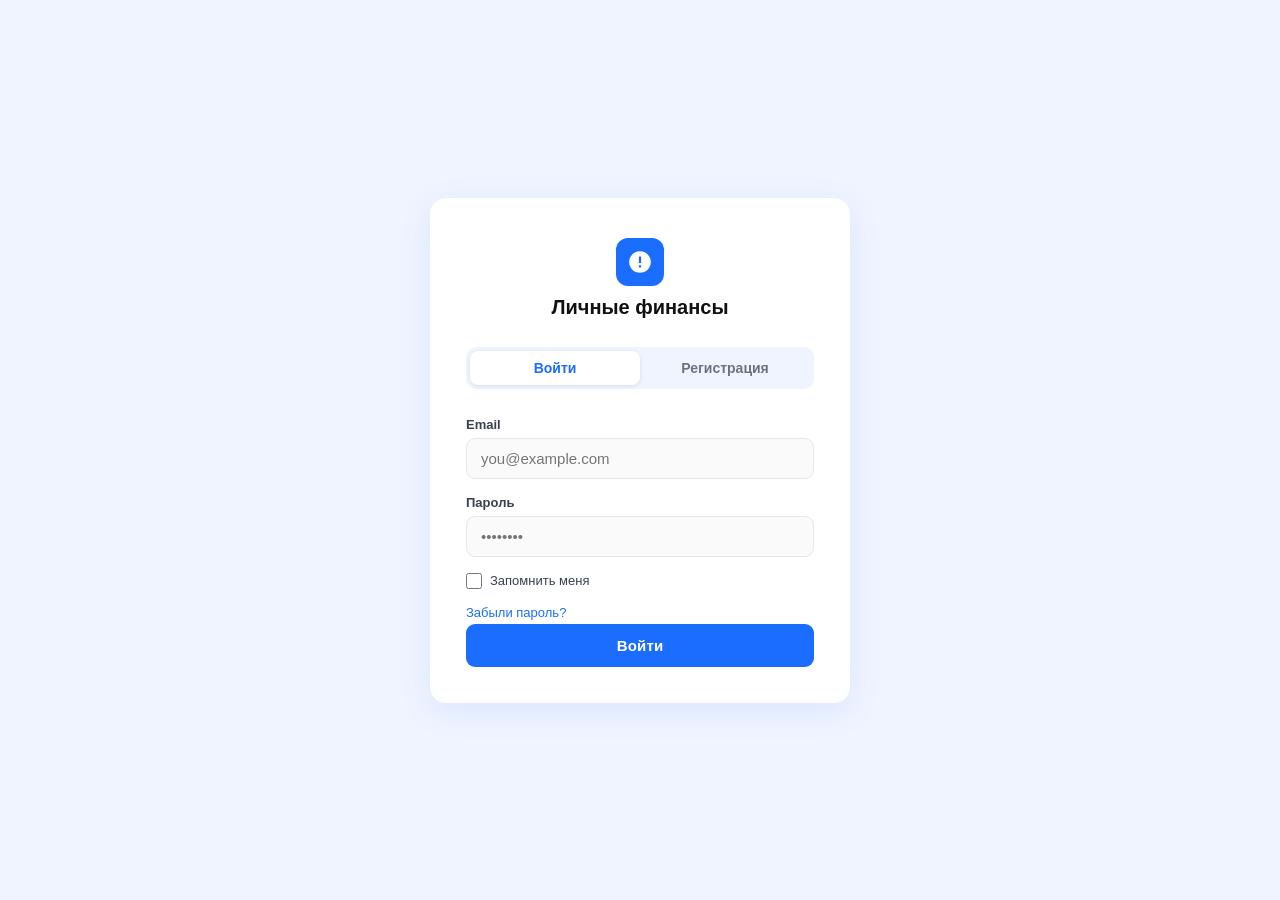
==== frontend/accounts.html @ fd8819eb "Initial commit: Finance app - FastAPI + SQLAlchemy + SQLite" ====
<!DOCTYPE html>
<html lang="ru">
<head>
    <meta charset="UTF-8">
    <meta name="viewport" content="width=device-width, initial-scale=1.0">
    <title>Личные финансы — Счета</title>
    <style>
        *, *::before, *::after { box-sizing: border-box; margin: 0; padding: 0; }

        :root {
            --blue:       #1a6dff;
            --blue-dark:  #1558d6;
            --blue-light: #eff4ff;
            --sidebar-w:  240px;
            --header-h:   64px;
            --text:       #111827;
            --text-muted: #6b7280;
            --border:     #e5e7eb;
            --bg:         #f5f7fb;
            --white:      #ffffff;
        }

        body {
            font-family: -apple-system, BlinkMacSystemFont, 'Segoe UI', Roboto, sans-serif;
            background: var(--bg);
            color: var(--text);
            min-height: 100vh;
        }

        /* ── Sidebar ─────────────────────────────────── */
        .sidebar {
            position: fixed;
            top: 0; left: 0;
            width: var(--sidebar-w);
            height: 100vh;
            background: var(--white);
            border-right: 1px solid var(--border);
            display: flex;
            flex-direction: column;
            z-index: 50;
        }

        .sidebar-logo {
            height: var(--header-h);
            display: flex;
            align-items: center;
            gap: 10px;
            padding: 0 20px;
            border-bottom: 1px solid var(--border);
            flex-shrink: 0;
        }

        .sidebar-logo-icon {
            width: 34px; height: 34px;
            background: var(--blue);
            border-radius: 9px;
            display: flex; align-items: center; justify-content: center;
            flex-shrink: 0;
        }

        .sidebar-logo-icon svg { width: 18px; height: 18px; fill: #fff; }

        .sidebar-logo span {
            font-size: 15px;
            font-weight: 700;
            color: var(--text);
            line-height: 1.2;
        }

        .sidebar-nav {
            flex: 1;
            padding: 12px 10px;
            overflow-y: auto;
        }

        .nav-item {
            display: flex;
            align-items: center;
            gap: 11px;
            padding: 10px 12px;
            border-radius: 9px;
            font-size: 14px;
            font-weight: 500;
            color: var(--text-muted);
            text-decoration: none;
            cursor: pointer;
            transition: background 0.15s, color 0.15s;
            border: none;
            background: none;
            width: 100%;
            text-align: left;
        }

        .nav-item:hover { background: var(--blue-light); color: var(--blue); }

        .nav-item.active {
            background: var(--blue-light);
            color: var(--blue);
            font-weight: 600;
        }

        .nav-item svg { width: 18px; height: 18px; flex-shrink: 0; }

        .nav-section {
            font-size: 11px;
            font-weight: 700;
            letter-spacing: 0.07em;
            color: #9ca3af;
            text-transform: uppercase;
            padding: 16px 12px 6px;
        }

        .sidebar-bottom {
            padding: 10px;
            border-top: 1px solid var(--border);
        }

        /* ── Header ──────────────────────────────────── */
        .header {
            position: fixed;
            top: 0;
            left: var(--sidebar-w);
            right: 0;
            height: var(--header-h);
            background: var(--white);
            border-bottom: 1px solid var(--border);
            display: flex;
            align-items: center;
            padding: 0 28px;
            gap: 14px;
            z-index: 40;
        }

        .header-title {
            font-size: 17px;
            font-weight: 700;
            color: var(--text);
        }

        .header-spacer { flex: 1; }

        .header-user {
            display: flex;
            align-items: center;
            gap: 10px;
        }

        .user-avatar {
            width: 34px; height: 34px;
            background: var(--blue-light);
            border-radius: 50%;
            display: flex; align-items: center; justify-content: center;
            font-size: 14px;
            font-weight: 700;
            color: var(--blue);
            flex-shrink: 0;
        }

        .user-name {
            font-size: 14px;
            font-weight: 600;
            color: var(--text);
            text-decoration: none;
        }
        .user-name:hover { color: var(--blue); }

        .btn-logout {
            padding: 7px 16px;
            border: 1.5px solid var(--border);
            border-radius: 8px;
            background: none;
            font-size: 13px;
            font-weight: 600;
            color: var(--text-muted);
            cursor: pointer;
            transition: border-color 0.2s, color 0.2s;
        }

        .btn-logout:hover { border-color: #ef4444; color: #ef4444; }

        /* ── Main content ─────────────────────────────── */
        .content {
            margin-left: var(--sidebar-w);
            padding-top: var(--header-h);
            min-height: 100vh;
        }

        .page {
            padding: 28px 28px 40px;
            max-width: 1100px;
        }

        .page-header {
            display: flex;
            align-items: center;
            justify-content: space-between;
            margin-bottom: 24px;
        }

        .page-header h1 {
            font-size: 22px;
            font-weight: 700;
            color: var(--text);
        }

        /* ── Buttons ──────────────────────────────────── */
        .btn-primary {
            display: inline-flex;
            align-items: center;
            gap: 7px;
            padding: 9px 18px;
            background: var(--blue);
            color: #fff;
            border: none;
            border-radius: 9px;
            font-size: 14px;
            font-weight: 600;
            cursor: pointer;
            transition: background 0.2s;
            font-family: inherit;
        }

        .btn-primary:hover { background: var(--blue-dark); }
        .btn-primary:disabled { opacity: 0.6; cursor: not-allowed; }
        .btn-primary svg { width: 16px; height: 16px; fill: #fff; }

        .btn-secondary {
            padding: 9px 18px;
            border: 1.5px solid var(--border);
            border-radius: 9px;
            background: none;
            font-size: 14px;
            font-weight: 600;
            color: var(--text-muted);
            cursor: pointer;
            transition: border-color 0.2s, color 0.2s;
            font-family: inherit;
        }

        .btn-secondary:hover { border-color: #9ca3af; color: var(--text); }

        .btn-danger {
            padding: 9px 18px;
            background: #dc2626;
            color: #fff;
            border: none;
            border-radius: 9px;
            font-size: 14px;
            font-weight: 600;
            cursor: pointer;
            transition: background 0.2s;
            font-family: inherit;
        }

        .btn-danger:hover { background: #b91c1c; }

        .btn-icon {
            width: 32px; height: 32px;
            border-radius: 7px;
            border: 1.5px solid var(--border);
            background: none;
            cursor: pointer;
            display: flex; align-items: center; justify-content: center;
            transition: background 0.15s, border-color 0.15s, color 0.15s;
        }

        .btn-icon svg { width: 15px; height: 15px; fill: currentColor; }

        .btn-icon-edit { color: var(--text-muted); }
        .btn-icon-edit:hover { background: var(--blue-light); border-color: var(--blue); color: var(--blue); }

        .btn-icon-del { color: var(--text-muted); }
        .btn-icon-del:hover { background: #fef2f2; border-color: #fca5a5; color: #dc2626; }

        .btn-icon-copy { color: var(--text-muted); }
        .btn-icon-copy:hover { background: #f0fdf4; border-color: #86efac; color: #16a34a; }

        /* ── Table ────────────────────────────────────── */
        .table-wrap {
            background: var(--white);
            border-radius: 14px;
            border: 1px solid var(--border);
            box-shadow: 0 1px 4px rgba(0,0,0,0.06);
            overflow: hidden;
        }

        table {
            width: 100%;
            border-collapse: collapse;
            font-size: 14px;
        }

        thead th {
            background: #f9fafb;
            padding: 12px 16px;
            text-align: left;
            font-size: 12px;
            font-weight: 700;
            text-transform: uppercase;
            letter-spacing: 0.05em;
            color: var(--text-muted);
            border-bottom: 1px solid var(--border);
            white-space: nowrap;
        }

        tbody tr {
            border-bottom: 1px solid var(--border);
            transition: background 0.12s;
        }

        tbody tr:last-child { border-bottom: none; }
        tbody tr:hover { background: #fafbff; }

        tbody td {
            padding: 13px 16px;
            color: var(--text);
            vertical-align: middle;
        }

        .td-name { font-weight: 600; }

        .td-balance {
            font-weight: 700;
            white-space: nowrap;
        }

        .td-date {
            color: var(--text-muted);
            font-size: 13px;
            white-space: nowrap;
        }

        .td-actions {
            white-space: nowrap;
        }

        .td-actions-inner {
            display: flex;
            gap: 6px;
            align-items: center;
        }

        /* ── States ───────────────────────────────────── */
        .state-empty, .state-error {
            padding: 60px 20px;
            text-align: center;
            color: var(--text-muted);
            font-size: 14px;
        }

        .state-error { color: #dc2626; }

        /* ── Skeleton ─────────────────────────────────── */
        .skeleton {
            background: linear-gradient(90deg, #f0f0f0 25%, #e0e0e0 50%, #f0f0f0 75%);
            background-size: 200% 100%;
            animation: shimmer 1.4s infinite;
            border-radius: 4px;
            display: inline-block;
        }

        @keyframes shimmer { to { background-position: -200% 0; } }

        .sk-row td { padding: 14px 16px; }
        .sk { display: block; height: 14px; border-radius: 4px; }

        /* ── Modal overlay ────────────────────────────── */
        .modal-overlay {
            position: fixed;
            inset: 0;
            background: rgba(0,0,0,0.35);
            display: flex;
            align-items: center;
            justify-content: center;
            z-index: 200;
            opacity: 0;
            pointer-events: none;
            transition: opacity 0.2s;
        }

        .modal-overlay.open {
            opacity: 1;
            pointer-events: all;
        }

        .modal {
            background: var(--white);
            border-radius: 16px;
            padding: 28px;
            width: 100%;
            max-width: 440px;
            box-shadow: 0 20px 60px rgba(0,0,0,0.18);
            transform: translateY(12px);
            transition: transform 0.2s;
        }

        .modal-overlay.open .modal { transform: translateY(0); }

        .modal-header {
            display: flex;
            align-items: center;
            justify-content: space-between;
            margin-bottom: 22px;
        }

        .modal-title {
            font-size: 17px;
            font-weight: 700;
            color: var(--text);
        }

        .modal-close {
            width: 30px; height: 30px;
            border: none;
            background: none;
            cursor: pointer;
            border-radius: 7px;
            display: flex; align-items: center; justify-content: center;
            color: var(--text-muted);
            transition: background 0.15s;
        }

        .modal-close:hover { background: #f3f4f6; }
        .modal-close svg { width: 16px; height: 16px; fill: currentColor; }

        .form-group {
            display: flex;
            flex-direction: column;
            gap: 6px;
            margin-bottom: 16px;
        }

        .form-group label {
            font-size: 13px;
            font-weight: 600;
            color: var(--text);
        }

        .form-group input,
        .form-group select {
            padding: 10px 13px;
            border: 1.5px solid var(--border);
            border-radius: 9px;
            font-size: 14px;
            color: var(--text);
            background: var(--white);
            outline: none;
            transition: border-color 0.2s;
            font-family: inherit;
        }

        .form-group input:focus,
        .form-group select:focus { border-color: var(--blue); }

        .form-group input.invalid,
        .form-group select.invalid { border-color: #dc2626; }

        .form-hint {
            font-size: 12px;
            color: var(--text-muted);
        }

        .form-error {
            font-size: 12px;
            color: #dc2626;
            min-height: 16px;
        }

        .modal-footer {
            display: flex;
            gap: 10px;
            justify-content: flex-end;
            margin-top: 22px;
        }

        /* ── Confirm dialog ───────────────────────────── */
        .confirm-overlay {
            position: fixed;
            inset: 0;
            background: rgba(0,0,0,0.35);
            display: flex;
            align-items: center;
            justify-content: center;
            z-index: 300;
            opacity: 0;
            pointer-events: none;
            transition: opacity 0.2s;
        }

        .confirm-overlay.open {
            opacity: 1;
            pointer-events: all;
        }

        .confirm-box {
            background: var(--white);
            border-radius: 16px;
            padding: 28px;
            width: 100%;
            max-width: 360px;
            box-shadow: 0 20px 60px rgba(0,0,0,0.18);
            transform: translateY(12px);
            transition: transform 0.2s;
        }

        .confirm-overlay.open .confirm-box { transform: translateY(0); }

        .confirm-box h3 {
            font-size: 16px;
            font-weight: 700;
            color: var(--text);
            margin-bottom: 10px;
        }

        .confirm-box p {
            font-size: 14px;
            color: var(--text-muted);
            margin-bottom: 22px;
            line-height: 1.5;
        }

        .confirm-footer {
            display: flex;
            gap: 10px;
            justify-content: flex-end;
        }

        /* ── IB modal ─────────────────────────────────── */
        .modal-wide { max-width: 720px; }
        .ib-table-wrap { overflow-x: auto; margin-top: 4px; }
        .ib-table { width: 100%; border-collapse: collapse; font-size: 13px; }
        .ib-table th { background: #f9fafb; padding: 8px 12px; text-align: left; font-size: 11px; font-weight: 700; text-transform: uppercase; letter-spacing: 0.05em; color: var(--text-muted); border-bottom: 1px solid var(--border); white-space: nowrap; }
        .ib-table td { padding: 7px 8px; border-bottom: 1px solid var(--border); }
        .ib-table tr:last-child td { border-bottom: none; }
        .ib-table input[type="number"] { width: 120px; padding: 6px 8px; border: 1.5px solid var(--border); border-radius: 7px; font-size: 13px; color: var(--text); background: var(--white); font-family: inherit; }
        .ib-table input[type="number"]:focus { outline: none; border-color: var(--blue); }
    </style>
</head>
<body>

<!-- ── Sidebar ──────────────────────────────────────── -->
<aside class="sidebar">
    <div class="sidebar-logo">
        <div class="sidebar-logo-icon">
            <svg viewBox="0 0 24 24"><path d="M11.8 10.9c-2.27-.59-3-1.2-3-2.15 0-1.09 1.01-1.85 2.7-1.85 1.78 0 2.44.85 2.5 2.1h2.21c-.07-1.72-1.12-3.3-3.21-3.81V3h-3v2.16c-1.94.42-3.5 1.68-3.5 3.61 0 2.31 1.91 3.46 4.7 4.13 2.5.6 3 1.48 3 2.41 0 .69-.49 1.79-2.7 1.79-2.06 0-2.87-.92-2.98-2.1h-2.2c.12 2.19 1.76 3.42 3.68 3.83V21h3v-2.15c1.95-.37 3.5-1.5 3.5-3.55 0-2.84-2.43-3.81-4.7-4.4z"/></svg>
        </div>
        <span>Личные финансы</span>
    </div>

    <nav class="sidebar-nav">
        <div class="nav-section">Меню</div>

        <a class="nav-item" href="dashboard.html">
            <svg viewBox="0 0 24 24" fill="currentColor"><path d="M10 20v-6h4v6h5v-8h3L12 3 2 12h3v8z"/></svg>
            Главная
        </a>
        <a class="nav-item" href="operations.html">
            <svg viewBox="0 0 24 24" fill="currentColor"><path d="M20 4H4c-1.1 0-2 .9-2 2v12c0 1.1.9 2 2 2h16c1.1 0 2-.9 2-2V6c0-1.1-.9-2-2-2zm0 14H4V6h16v12zM6 10h2v2H6zm0 4h8v2H6zm10 0h2v2h-2zm-6-4h8v2h-8z"/></svg>
            Операции
        </a>
        <a class="nav-item" href="funds.html">
            <svg viewBox="0 0 24 24" fill="currentColor"><path d="M11.8 10.9c-2.27-.59-3-1.2-3-2.15 0-1.09 1.01-1.85 2.7-1.85 1.78 0 2.44.85 2.5 2.1h2.21c-.07-1.72-1.12-3.3-3.21-3.81V3h-3v2.16c-1.94.42-3.5 1.68-3.5 3.61 0 2.31 1.91 3.46 4.7 4.13 2.5.6 3 1.48 3 2.41 0 .69-.49 1.79-2.7 1.79-2.06 0-2.87-.92-2.98-2.1h-2.2c.12 2.19 1.76 3.42 3.68 3.83V21h3v-2.15c1.95-.37 3.5-1.5 3.5-3.55 0-2.84-2.43-3.81-4.7-4.4z"/></svg>
            Фонды
        </a>
        <a class="nav-item active" href="accounts.html">
            <svg viewBox="0 0 24 24" fill="currentColor"><path d="M20 4H4c-1.11 0-2 .89-2 2v12c0 1.11.89 2 2 2h16c1.11 0 2-.89 2-2V6c0-1.11-.89-2-2-2zm0 14H4v-6h16v6zm0-10H4V6h16v2z"/></svg>
            Счета
        </a>

        <div class="nav-section">Прочее</div>

        <a class="nav-item" href="categories.html">
            <svg viewBox="0 0 24 24" fill="currentColor"><path d="M18 2H6c-1.1 0-2 .9-2 2v16c0 1.1.9 2 2 2h12c1.1 0 2-.9 2-2V4c0-1.1-.9-2-2-2zm-2 14H8v-2h8v2zm0-4H8v-2h8v2zm0-4H8V6h8v2z"/></svg>
            Справочники
        </a>
        <a class="nav-item" href="settings.html">
            <svg viewBox="0 0 24 24" fill="currentColor"><path d="M19.14 12.94c.04-.3.06-.61.06-.94 0-.32-.02-.64-.07-.94l2.03-1.58c.18-.14.23-.41.12-.61l-1.92-3.32c-.12-.22-.37-.29-.59-.22l-2.39.96c-.5-.38-1.03-.7-1.62-.94l-.36-2.54c-.04-.24-.24-.41-.48-.41h-3.84c-.24 0-.43.17-.47.41l-.36 2.54c-.59.24-1.13.57-1.62.94l-2.39-.96c-.22-.08-.47 0-.59.22L2.74 8.87c-.12.21-.08.47.12.61l2.03 1.58c-.05.3-.09.63-.09.94s.02.64.07.94l-2.03 1.58c-.18.14-.23.41-.12.61l1.92 3.32c.12.22.37.29.59.22l2.39-.96c.5.38 1.03.7 1.62.94l.36 2.54c.05.24.24.41.48.41h3.84c.24 0 .44-.17.47-.41l.36-2.54c.59-.24 1.13-.56 1.62-.94l2.39.96c.22.08.47 0 .59-.22l1.92-3.32c.12-.22.07-.47-.12-.61l-2.01-1.58zM12 15.6c-1.98 0-3.6-1.62-3.6-3.6s1.62-3.6 3.6-3.6 3.6 1.62 3.6 3.6-1.62 3.6-3.6 3.6z"/></svg>
            Настройки
        </a>
        <a class="nav-item" href="profile.html">
            <svg viewBox="0 0 24 24" fill="currentColor"><path d="M12 12c2.21 0 4-1.79 4-4s-1.79-4-4-4-4 1.79-4 4 1.79 4 4 4zm0 2c-2.67 0-8 1.34-8 4v2h16v-2c0-2.66-5.33-4-8-4z"/></svg>
            Профиль
        </a>
    </nav>

    <div class="sidebar-bottom">
        <button class="nav-item" id="logout-btn">
            <svg viewBox="0 0 24 24" fill="currentColor"><path d="M17 7l-1.41 1.41L18.17 11H8v2h10.17l-2.58 2.58L17 17l5-5-5-5zM4 5h8V3H4c-1.1 0-2 .9-2 2v14c0 1.1.9 2 2 2h8v-2H4V5z"/></svg>
            Выйти
        </button>
    </div>
</aside>

<!-- ── Header ────────────────────────────────────────── -->
<header class="header">
    <span class="header-title">Счета</span>
    <div class="header-spacer"></div>
    <div class="header-user">
        <div class="user-avatar" id="user-avatar">?</div>
        <a class="user-name" href="profile.html" id="user-name">Загрузка...</a>
    </div>
    <button class="btn-logout" id="header-logout-btn">Выйти</button>
</header>

<!-- ── Content ───────────────────────────────────────── -->
<main class="content">
    <div class="page">

        <div class="page-header">
            <h1>Счета</h1>
            <div style="display:flex;gap:10px;align-items:center">
                <button class="btn-secondary" id="btn-initial-balances">Начальные остатки</button>
                <button class="btn-primary" id="add-account-btn">
                    <svg viewBox="0 0 24 24"><path d="M19 13h-6v6h-2v-6H5v-2h6V5h2v6h6v2z"/></svg>
                    Добавить счёт
                </button>
            </div>
        </div>

        <div class="table-wrap">
            <table>
                <thead>
                    <tr>
                        <th>Название</th>
                        <th>Баланс</th>
                        <th>Дата создания</th>
                        <th></th>
                    </tr>
                </thead>
                <tbody id="accounts-tbody">
                    <tr class="sk-row"><td><span class="skeleton sk" style="width:120px"></span></td><td><span class="skeleton sk" style="width:80px"></span></td><td><span class="skeleton sk" style="width:100px"></span></td><td></td></tr>
                    <tr class="sk-row"><td><span class="skeleton sk" style="width:100px"></span></td><td><span class="skeleton sk" style="width:70px"></span></td><td><span class="skeleton sk" style="width:100px"></span></td><td></td></tr>
                    <tr class="sk-row"><td><span class="skeleton sk" style="width:130px"></span></td><td><span class="skeleton sk" style="width:90px"></span></td><td><span class="skeleton sk" style="width:100px"></span></td><td></td></tr>
                </tbody>
            </table>
        </div>

    </div>
</main>

<!-- ── Account modal ──────────────────────────────────── -->
<div class="modal-overlay" id="account-modal-overlay">
    <div class="modal" role="dialog" aria-modal="true" aria-labelledby="modal-title">
        <div class="modal-header">
            <span class="modal-title" id="modal-title">Добавить счёт</span>
            <button class="modal-close" id="modal-close-btn" aria-label="Закрыть">
                <svg viewBox="0 0 24 24"><path d="M19 6.41L17.59 5 12 10.59 6.41 5 5 6.41 10.59 12 5 17.59 6.41 19 12 13.41 17.59 19 19 17.59 13.41 12z"/></svg>
            </button>
        </div>

        <form id="account-form" novalidate>
            <div class="form-group">
                <label for="field-name">Название</label>
                <input type="text" id="field-name" placeholder="Например: Основная карта" maxlength="100" autocomplete="off">
                <span class="form-error" id="err-name"></span>
            </div>
            <span class="form-error" id="err-global"></span>
            <div class="modal-footer">
                <button type="button" class="btn-secondary" id="modal-cancel-btn">Отмена</button>
                <button type="submit" class="btn-primary" id="modal-submit-btn">Добавить</button>
            </div>
        </form>
    </div>
</div>

<!-- ── Confirm dialog ─────────────────────────────────── -->
<div class="confirm-overlay" id="confirm-overlay">
    <div class="confirm-box" role="dialog" aria-modal="true">
        <h3>Удалить счёт?</h3>
        <p id="confirm-text">Это действие нельзя отменить.</p>
        <div class="confirm-footer">
            <button class="btn-secondary" id="confirm-cancel-btn">Отмена</button>
            <button class="btn-danger" id="confirm-ok-btn">Удалить</button>
        </div>
    </div>
</div>

<!-- ── Initial balances modal ──────────────────────────── -->
<div class="modal-overlay" id="ib-modal-overlay">
    <div class="modal modal-wide" role="dialog" aria-modal="true">
        <div class="modal-header">
            <span class="modal-title">Начальные остатки</span>
            <button class="modal-close" id="ib-modal-close">
                <svg viewBox="0 0 24 24"><path d="M19 6.41L17.59 5 12 10.59 6.41 5 5 6.41 10.59 12 5 17.59 6.41 19 12 13.41 17.59 19 19 17.59 13.41 12z"/></svg>
            </button>
        </div>
        <div class="form-group">
            <label for="ib-date">Дата остатков</label>
            <input type="date" id="ib-date" style="max-width:180px">
        </div>
        <div class="ib-table-wrap">
            <table class="ib-table">
                <thead id="ib-thead"></thead>
                <tbody id="ib-tbody"></tbody>
            </table>
        </div>
        <div class="modal-footer">
            <button class="btn-secondary" id="ib-modal-cancel">Отмена</button>
            <button class="btn-primary" id="ib-modal-save">Сохранить</button>
        </div>
    </div>
</div>

<script>
const API = 'http://127.0.0.1:8000';

// ── Auth guard ──────────────────────────────────────
const token = localStorage.getItem('token') || sessionStorage.getItem('token');
if (!token) { window.location.href = 'index.html'; }

// ── Decode JWT ──────────────────────────────────────
function parseJwt(t) {
    try {
        const payload = t.split('.')[1];
        return JSON.parse(atob(payload.replace(/-/g, '+').replace(/_/g, '/')));
    } catch { return {}; }
}

const jwt = parseJwt(token);
const displayName = jwt.name || jwt.email || 'Пользователь';
document.getElementById('user-name').textContent = displayName;
document.getElementById('user-avatar').textContent = displayName.charAt(0).toUpperCase();

// ── Logout ──────────────────────────────────────────
function logout() {
    localStorage.removeItem('token');
    sessionStorage.removeItem('token');
    window.location.href = 'index.html';
}
document.getElementById('logout-btn').addEventListener('click', logout);
document.getElementById('header-logout-btn').addEventListener('click', logout);

// ── API helper ──────────────────────────────────────
async function apiFetch(path, options = {}) {
    const res = await fetch(API + path, {
        ...options,
        headers: {
            'Authorization': 'Bearer ' + token,
            'Content-Type': 'application/json',
            ...(options.headers || {}),
        },
    });
    if (res.status === 401) { logout(); }
    if (!res.ok) {
        const body = await res.json().catch(() => ({}));
        throw new Error(body.detail || 'HTTP ' + res.status);
    }
    if (res.status === 204) return null;
    return res.json();
}

// ── Formatters ──────────────────────────────────────
function fmt(amount, currency = 'RUB') {
    return new Intl.NumberFormat('ru-RU', {
        style: 'currency', currency,
        minimumFractionDigits: 2, maximumFractionDigits: 2,
    }).format(amount);
}

function fmtDate(iso) {
    if (!iso) return '—';
    return new Date(iso).toLocaleDateString('ru-RU', {
        day: '2-digit', month: '2-digit', year: 'numeric',
    });
}

function escHtml(str) {
    return String(str)
        .replace(/&/g, '&amp;')
        .replace(/</g, '&lt;')
        .replace(/>/g, '&gt;')
        .replace(/"/g, '&quot;');
}

// ── State ───────────────────────────────────────────
let editingId = null;

// ── Render table ────────────────────────────────────
function renderAccounts(accounts) {
    const tbody = document.getElementById('accounts-tbody');
    tbody.innerHTML = '';

    if (!accounts.length) {
        tbody.innerHTML = `<tr><td colspan="4" class="state-empty">Счетов пока нет. Добавьте первый счёт.</td></tr>`;
        return;
    }

    accounts.forEach(acc => {
        const tr = document.createElement('tr');
        tr.innerHTML = `
            <td class="td-name">${escHtml(acc.name)}</td>
            <td class="td-balance">${fmt(acc.balance ?? 0, acc.currency || 'RUB')}</td>
            <td class="td-date">${fmtDate(acc.created_at)}</td>
            <td class="td-actions">
                <div class="td-actions-inner">
                    <button class="btn-icon btn-icon-copy" title="Копировать" data-id="${acc.id}">
                        <svg viewBox="0 0 24 24" fill="currentColor"><path d="M16 1H4c-1.1 0-2 .9-2 2v14h2V3h12V1zm3 4H8c-1.1 0-2 .9-2 2v14c0 1.1.9 2 2 2h11c1.1 0 2-.9 2-2V7c0-1.1-.9-2-2-2zm0 16H8V7h11v14z"/></svg>
                    </button>
                    <button class="btn-icon btn-icon-edit" title="Редактировать" data-id="${acc.id}">
                        <svg viewBox="0 0 24 24"><path d="M3 17.25V21h3.75L17.81 9.94l-3.75-3.75L3 17.25zM20.71 7.04a1 1 0 0 0 0-1.41l-2.34-2.34a1 1 0 0 0-1.41 0l-1.83 1.83 3.75 3.75 1.83-1.83z"/></svg>
                    </button>
                    <button class="btn-icon btn-icon-del" title="Удалить" data-id="${acc.id}" data-name="${escHtml(acc.name)}">
                        <svg viewBox="0 0 24 24"><path d="M6 19c0 1.1.9 2 2 2h8c1.1 0 2-.9 2-2V7H6v12zM19 4h-3.5l-1-1h-5l-1 1H5v2h14V4z"/></svg>
                    </button>
                </div>
            </td>
        `;

        tr.querySelector('.btn-icon-copy').addEventListener('click', () => openCopyModal(acc));
        tr.querySelector('.btn-icon-edit').addEventListener('click', () => openEditModal(acc));
        tr.querySelector('.btn-icon-del').addEventListener('click', () => openConfirm(acc.id, acc.name));

        tbody.appendChild(tr);
    });
}

async function loadAccounts() {
    const tbody = document.getElementById('accounts-tbody');
    try {
        const accounts = await apiFetch('/accounts');
        renderAccounts(accounts);
    } catch (err) {
        tbody.innerHTML = `<tr><td colspan="4" class="state-error">Ошибка загрузки: ${escHtml(err.message)}</td></tr>`;
    }
}

// ── Modal ───────────────────────────────────────────
const overlay    = document.getElementById('account-modal-overlay');
const modalTitle = document.getElementById('modal-title');
const submitBtn  = document.getElementById('modal-submit-btn');
const fieldName  = document.getElementById('field-name');
const errName    = document.getElementById('err-name');
const errGlobal  = document.getElementById('err-global');

function clearErrors() {
    errName.textContent   = '';
    errGlobal.textContent = '';
    fieldName.classList.remove('invalid');
}

function openModal(title, submitLabel) {
    modalTitle.textContent = title;
    submitBtn.textContent  = submitLabel;
    submitBtn.disabled     = false;
    clearErrors();
    overlay.classList.add('open');
    fieldName.focus();
}

function closeModal() {
    overlay.classList.remove('open');
    editingId = null;
    document.getElementById('account-form').reset();
}

function openAddModal() {
    editingId = null;
    openModal('Добавить счёт', 'Добавить');
}

function openEditModal(acc) {
    editingId       = acc.id;
    fieldName.value = acc.name;
    openModal('Редактировать счёт', 'Сохранить');
}

function openCopyModal(acc) {
    editingId       = null;
    fieldName.value = 'Копия — ' + acc.name;
    openModal('Копировать счёт', 'Создать копию');
}

document.getElementById('add-account-btn').addEventListener('click', openAddModal);
document.getElementById('modal-close-btn').addEventListener('click', closeModal);
document.getElementById('modal-cancel-btn').addEventListener('click', closeModal);
overlay.addEventListener('click', e => { if (e.target === overlay) closeModal(); });

// ── Form submit ─────────────────────────────────────
document.getElementById('account-form').addEventListener('submit', async e => {
    e.preventDefault();
    clearErrors();

    const name = fieldName.value.trim();

    if (!name) {
        errName.textContent = 'Введите название счёта';
        fieldName.classList.add('invalid');
        return;
    }

    submitBtn.disabled    = true;
    submitBtn.textContent = 'Сохранение…';

    const body = { name };

    try {
        if (editingId !== null) {
            await apiFetch(`/accounts/${editingId}`, { method: 'PUT', body: JSON.stringify(body) });
        } else {
            await apiFetch('/accounts', { method: 'POST', body: JSON.stringify(body) });
        }
        closeModal();
        loadAccounts();
    } catch (err) {
        errGlobal.textContent = err.message || 'Произошла ошибка';
        submitBtn.disabled    = false;
        submitBtn.textContent = editingId !== null ? 'Сохранить' : 'Добавить';
    }
});

// ── Confirm delete ──────────────────────────────────
let pendingDeleteId = null;

const confirmOverlay = document.getElementById('confirm-overlay');
const confirmText    = document.getElementById('confirm-text');

function openConfirm(id, name) {
    pendingDeleteId = id;
    confirmText.textContent = `Счёт «${name}» будет удалён. Это действие нельзя отменить.`;
    confirmOverlay.classList.add('open');
}

function closeConfirm() {
    confirmOverlay.classList.remove('open');
    pendingDeleteId = null;
}

document.getElementById('confirm-cancel-btn').addEventListener('click', closeConfirm);
confirmOverlay.addEventListener('click', e => { if (e.target === confirmOverlay) closeConfirm(); });

document.getElementById('confirm-ok-btn').addEventListener('click', async () => {
    if (!pendingDeleteId) return;
    const id = pendingDeleteId;
    closeConfirm();
    try {
        await apiFetch(`/accounts/${id}`, { method: 'DELETE' });
        loadAccounts();
    } catch (err) {
        alert('Ошибка удаления: ' + err.message);
    }
});

// ── Keyboard ────────────────────────────────────────
document.addEventListener('keydown', e => {
    if (e.key === 'Escape') {
        if (confirmOverlay.classList.contains('open')) closeConfirm();
        else if (overlay.classList.contains('open')) closeModal();
        else if (document.getElementById('ib-modal-overlay').classList.contains('open')) closeIbModal();
    }
});

// ── Initial balances modal ───────────────────────────
let ibFunds = [];

const ibOverlay = document.getElementById('ib-modal-overlay');

function closeIbModal() { ibOverlay.classList.remove('open'); }

document.getElementById('ib-modal-close').addEventListener('click', closeIbModal);
document.getElementById('ib-modal-cancel').addEventListener('click', closeIbModal);
ibOverlay.addEventListener('click', e => { if (e.target === ibOverlay) closeIbModal(); });

document.getElementById('btn-initial-balances').addEventListener('click', async () => {
    // Set default date: Jan 1 of current year
    const year = new Date().getFullYear();
    document.getElementById('ib-date').value = `${year}-01-01`;

    // Load funds and existing initial balances in parallel
    const [funds, existing, accounts] = await Promise.all([
        apiFetch('/funds'),
        apiFetch('/transactions/initial-balances'),
        apiFetch('/accounts'),
    ]);
    ibFunds = funds;

    const thead = document.getElementById('ib-thead');
    const tbody = document.getElementById('ib-tbody');

    thead.innerHTML = '<tr><th>Фонд</th>' +
        accounts.map(a => `<th>${escHtml(a.name)}</th>`).join('') +
        '<th>Без счёта</th></tr>';

    tbody.innerHTML = '';
    funds.forEach(fund => {
        const tr = document.createElement('tr');
        let cells = `<td><strong>${escHtml(fund.name)}</strong></td>`;
        accounts.forEach(acc => {
            const ex = existing.find(t => t.fund_id === fund.id && t.account_id === acc.id);
            cells += `<td><input type="number" min="0" step="0.01" placeholder="0"
                data-fund="${fund.id}" data-account="${acc.id}" value="${ex ? ex.amount : ''}"></td>`;
        });
        const exNoAcc = existing.find(t => t.fund_id === fund.id && t.account_id === null);
        cells += `<td><input type="number" min="0" step="0.01" placeholder="0"
            data-fund="${fund.id}" data-account="" value="${exNoAcc ? exNoAcc.amount : ''}"></td>`;
        tr.innerHTML = cells;
        tbody.appendChild(tr);
    });

    ibOverlay.classList.add('open');
});

document.getElementById('ib-modal-save').addEventListener('click', async () => {
    const date = document.getElementById('ib-date').value;
    if (!date) { alert('Укажите дату остатков'); return; }

    const items = [];
    document.querySelectorAll('#ib-tbody input[type="number"]').forEach(inp => {
        const val = parseFloat(inp.value);
        if (!val || val <= 0) return;
        const fundId = parseInt(inp.dataset.fund);
        const accId = inp.dataset.account ? parseInt(inp.dataset.account) : null;
        items.push({ fund_id: fundId, account_id: accId, amount: val, date: date + 'T00:00:00' });
    });

    if (!items.length) { alert('Введите хотя бы одно значение'); return; }

    try {
        await apiFetch('/transactions/initial-balances', { method: 'POST', body: JSON.stringify({ items }) });
        closeIbModal();
    } catch (err) {
        alert('Ошибка: ' + err.message);
    }
});

// ── Init ─────────────────────────────────────────────
loadAccounts();
</script>
</body>
</html>
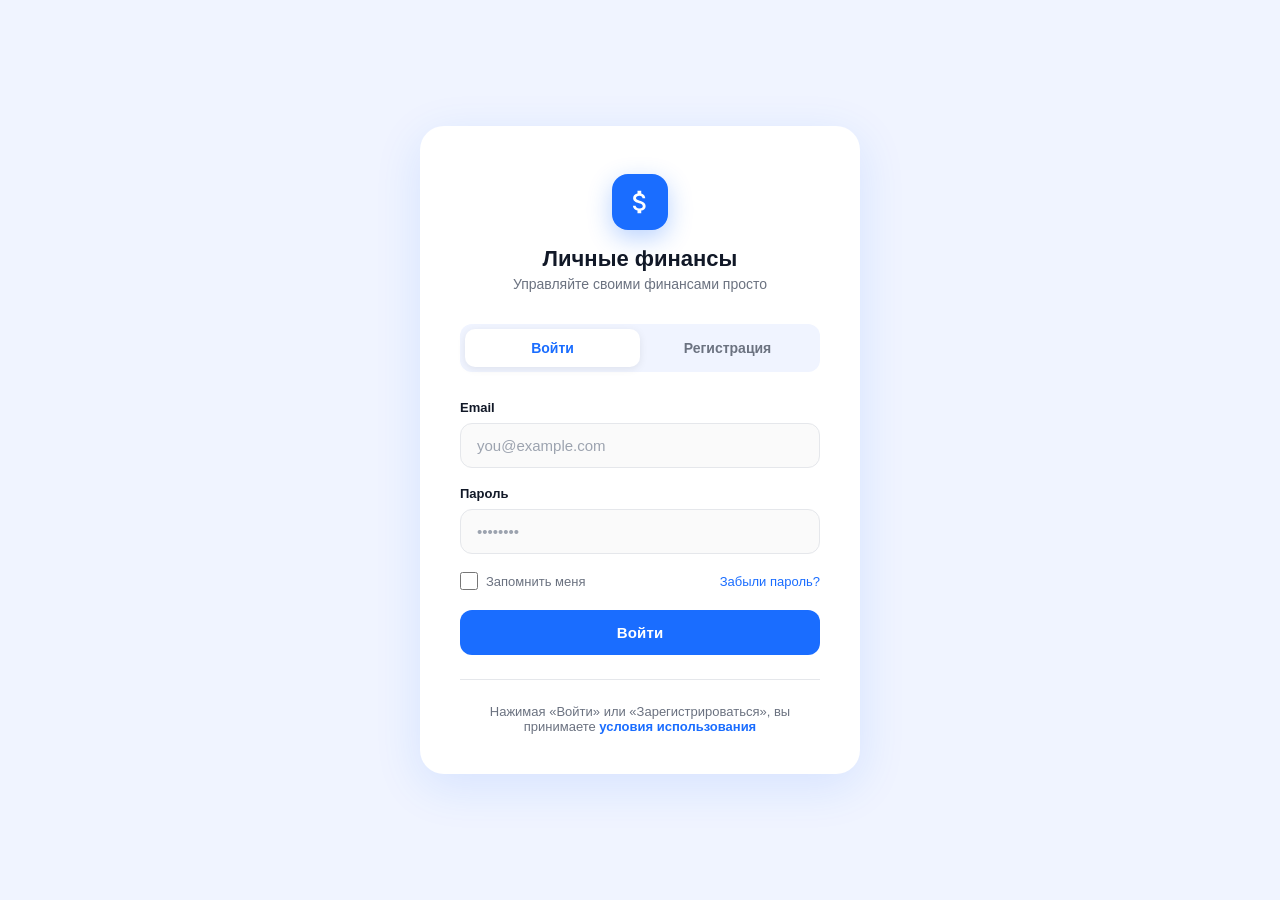
==== commit 492cac5a: "newMockapQwen: перенос всех последних изменений" ====
--- a/frontend/accounts.html
+++ b/frontend/accounts.html
@@ -5,283 +5,321 @@
     <meta name="viewport" content="width=device-width, initial-scale=1.0">
     <title>Личные финансы — Счета</title>
     <style>
-        *, *::before, *::after { box-sizing: border-box; margin: 0; padding: 0; }
+        *, *::before, *::after {
+            box-sizing: border-box;
+            margin: 0;
+            padding: 0;
+        }
 
         :root {
-            --blue:       #1a6dff;
-            --blue-dark:  #1558d6;
-            --blue-light: #eff4ff;
-            --sidebar-w:  240px;
-            --header-h:   64px;
-            --text:       #111827;
-            --text-muted: #6b7280;
-            --border:     #e5e7eb;
-            --bg:         #f5f7fb;
-            --white:      #ffffff;
+            --primary: #1a6dff;
+            --primary-dark: #1558d6;
+            --primary-light: #eff4ff;
+            --bg-body: #f5f7fb;
+            --bg-card-light: #ffffff;
+            --text-primary: #111827;
+            --text-secondary: #6b7280;
+            --text-muted: #9ca3af;
+            --border: #e5e7eb;
+            --success: #16a34a;
+            --danger: #dc2626;
+            
+            --sidebar-w: 80px;
+            --sidebar-w-expanded: 260px;
+            --header-h: 64px;
         }
 
         body {
-            font-family: -apple-system, BlinkMacSystemFont, 'Segoe UI', Roboto, sans-serif;
-            background: var(--bg);
-            color: var(--text);
+            font-family: -apple-system, BlinkMacSystemFont, 'Segoe UI', Roboto, 'Helvetica Neue', Arial, sans-serif;
+            background: var(--bg-body);
+            color: var(--text-primary);
             min-height: 100vh;
-        }
-
-        /* ── Sidebar ─────────────────────────────────── */
+            display: flex;
+        }
+
+        /* Sidebar */
         .sidebar {
             position: fixed;
             top: 0; left: 0;
             width: var(--sidebar-w);
             height: 100vh;
-            background: var(--white);
+            background: #ffffff;
             border-right: 1px solid var(--border);
             display: flex;
             flex-direction: column;
-            z-index: 50;
+            align-items: center;
+            padding: 16px 12px;
+            z-index: 100;
+            transition: width 0.3s ease, padding 0.3s ease;
+        }
+
+        .sidebar.expanded {
+            width: var(--sidebar-w-expanded);
+            padding: 16px 20px;
+            align-items: flex-start;
         }
 
         .sidebar-logo {
-            height: var(--header-h);
             display: flex;
             align-items: center;
             gap: 10px;
-            padding: 0 20px;
-            border-bottom: 1px solid var(--border);
+            margin-bottom: 32px;
+            width: 100%;
             flex-shrink: 0;
         }
-
         .sidebar-logo-icon {
-            width: 34px; height: 34px;
-            background: var(--blue);
-            border-radius: 9px;
-            display: flex; align-items: center; justify-content: center;
+            width: 40px;
+            height: 40px;
+            background: var(--primary);
+            border-radius: 12px;
+            display: flex;
+            align-items: center;
+            justify-content: center;
             flex-shrink: 0;
         }
-
-        .sidebar-logo-icon svg { width: 18px; height: 18px; fill: #fff; }
-
-        .sidebar-logo span {
+        .sidebar-logo-icon svg {
+            width: 24px;
+            height: 24px;
+            fill: none;
+            stroke: #fff;
+            stroke-width: 2;
+            stroke-linecap: round;
+            stroke-linejoin: round;
+        }
+        .sidebar-logo-text {
+            display: none;
             font-size: 15px;
             font-weight: 700;
-            color: var(--text);
-            line-height: 1.2;
-        }
+            color: var(--text-primary);
+            white-space: nowrap;
+        }
+        .sidebar.expanded .sidebar-logo-text { display: block; }
 
         .sidebar-nav {
             flex: 1;
-            padding: 12px 10px;
-            overflow-y: auto;
+            display: flex;
+            flex-direction: column;
+            gap: 8px;
+            width: 100%;
         }
 
         .nav-item {
-            display: flex;
-            align-items: center;
-            gap: 11px;
-            padding: 10px 12px;
-            border-radius: 9px;
+            width: 100%; height: 48px;
+            border: none; background: transparent;
+            border-radius: 12px;
+            display: flex; align-items: center; justify-content: center;
+            cursor: pointer;
+            transition: all 0.2s;
+            color: var(--text-secondary);
+            position: relative;
+            gap: 12px;
+            padding: 0 12px;
+        }
+
+        .nav-item:hover { background: var(--primary-light); color: var(--primary); }
+        .nav-item.active { background: var(--primary); color: #fff; }
+        .nav-item svg { width: 22px; height: 22px; }
+
+        .nav-item .nav-tooltip {
+            position: absolute;
+            left: calc(100% + 12px);
+            background: var(--text-primary);
+            color: #fff;
+            padding: 6px 12px;
+            border-radius: 8px;
+            font-size: 13px;
+            font-weight: 500;
+            white-space: nowrap;
+            opacity: 0;
+            pointer-events: none;
+        }
+
+        .nav-item:hover .nav-tooltip { opacity: 1; }
+
+        .sidebar-bottom {
+            display: flex;
+            flex-direction: column;
+            gap: 8px;
+            width: 100%;
+        }
+
+        /* Header */
+        .header {
+            height: var(--header-h);
+            background: #ffffff;
+            border-bottom: 1px solid var(--border);
+            display: flex;
+            align-items: center;
+            justify-content: space-between;
+            padding: 0 32px;
+            position: sticky;
+            top: 0;
+            z-index: 50;
+        }
+
+        .header-left {
+            display: flex;
+            align-items: center;
+            gap: 24px;
+        }
+
+        .header-title {
+            font-size: 20px;
+            font-weight: 700;
+            color: var(--text-primary);
+        }
+
+        .header-nav {
+            display: flex;
+            align-items: center;
+            gap: 8px;
+        }
+
+        .header-nav-item {
+            padding: 8px 16px;
+            border-radius: 8px;
             font-size: 14px;
             font-weight: 500;
-            color: var(--text-muted);
+            color: var(--text-secondary);
             text-decoration: none;
+            transition: all 0.2s;
+            background: transparent;
+            border: none;
             cursor: pointer;
-            transition: background 0.15s, color 0.15s;
-            border: none;
-            background: none;
-            width: 100%;
-            text-align: left;
-        }
-
-        .nav-item:hover { background: var(--blue-light); color: var(--blue); }
-
-        .nav-item.active {
-            background: var(--blue-light);
-            color: var(--blue);
-            font-weight: 600;
-        }
-
-        .nav-item svg { width: 18px; height: 18px; flex-shrink: 0; }
-
-        .nav-section {
-            font-size: 11px;
-            font-weight: 700;
-            letter-spacing: 0.07em;
-            color: #9ca3af;
-            text-transform: uppercase;
-            padding: 16px 12px 6px;
-        }
-
-        .sidebar-bottom {
-            padding: 10px;
-            border-top: 1px solid var(--border);
-        }
-
-        /* ── Header ──────────────────────────────────── */
-        .header {
-            position: fixed;
-            top: 0;
-            left: var(--sidebar-w);
-            right: 0;
-            height: var(--header-h);
-            background: var(--white);
-            border-bottom: 1px solid var(--border);
-            display: flex;
-            align-items: center;
-            padding: 0 28px;
-            gap: 14px;
-            z-index: 40;
-        }
-
-        .header-title {
-            font-size: 17px;
-            font-weight: 700;
-            color: var(--text);
-        }
-
-        .header-spacer { flex: 1; }
-
-        .header-user {
-            display: flex;
-            align-items: center;
-            gap: 10px;
-        }
+        }
+
+        .header-nav-item:hover { background: var(--primary-light); color: var(--primary); }
+        .header-nav-item.active { color: var(--primary); background: var(--primary-light); }
+
+        .header-right {
+            display: flex;
+            align-items: center;
+            gap: 16px;
+        }
+
+        .header-icon-btn {
+            width: 40px; height: 40px;
+            border: none; background: transparent;
+            border-radius: 10px;
+            display: flex; align-items: center; justify-content: center;
+            cursor: pointer;
+            color: var(--text-secondary);
+            transition: all 0.2s;
+        }
+
+        .header-icon-btn:hover { background: var(--primary-light); color: var(--primary); }
+        .header-icon-btn svg { width: 20px; height: 20px; }
+
+        .user-menu {
+            display: flex;
+            align-items: center;
+            gap: 12px;
+            padding: 8px 12px;
+            border-radius: 10px;
+            background: var(--bg-body);
+            cursor: pointer;
+            transition: background 0.2s;
+        }
+
+        .user-menu:hover { background: var(--primary-light); }
 
         .user-avatar {
-            width: 34px; height: 34px;
-            background: var(--blue-light);
+            width: 32px; height: 32px;
+            background: var(--primary);
             border-radius: 50%;
             display: flex; align-items: center; justify-content: center;
-            font-size: 14px;
-            font-weight: 700;
-            color: var(--blue);
-            flex-shrink: 0;
+            font-size: 14px; font-weight: 600; color: #fff;
         }
 
         .user-name {
             font-size: 14px;
             font-weight: 600;
-            color: var(--text);
-            text-decoration: none;
-        }
-        .user-name:hover { color: var(--blue); }
-
-        .btn-logout {
-            padding: 7px 16px;
-            border: 1.5px solid var(--border);
-            border-radius: 8px;
-            background: none;
-            font-size: 13px;
-            font-weight: 600;
-            color: var(--text-muted);
-            cursor: pointer;
-            transition: border-color 0.2s, color 0.2s;
-        }
-
-        .btn-logout:hover { border-color: #ef4444; color: #ef4444; }
-
-        /* ── Main content ─────────────────────────────── */
-        .content {
+            color: var(--text-primary);
+        }
+
+        /* Page */
+        .main-content {
             margin-left: var(--sidebar-w);
-            padding-top: var(--header-h);
-            min-height: 100vh;
+            flex: 1;
+            min-width: 0;
+        }
+
+        body.sidebar-expanded .main-content {
+            margin-left: var(--sidebar-w-expanded);
+            transition: margin-left 0.3s ease;
         }
 
         .page {
-            padding: 28px 28px 40px;
-            max-width: 1100px;
+            padding: 32px;
+            max-width: 1400px;
         }
 
         .page-header {
             display: flex;
             align-items: center;
             justify-content: space-between;
-            margin-bottom: 24px;
+            margin-bottom: 32px;
         }
 
         .page-header h1 {
-            font-size: 22px;
+            font-size: 24px;
             font-weight: 700;
-            color: var(--text);
-        }
-
-        /* ── Buttons ──────────────────────────────────── */
-        .btn-primary {
-            display: inline-flex;
-            align-items: center;
-            gap: 7px;
-            padding: 9px 18px;
-            background: var(--blue);
-            color: #fff;
-            border: none;
-            border-radius: 9px;
+            color: var(--text-primary);
+        }
+
+        .page-header-actions {
+            display: flex;
+            gap: 12px;
+        }
+
+        /* Buttons */
+        .btn {
+            padding: 12px 24px;
+            border-radius: 12px;
             font-size: 14px;
             font-weight: 600;
             cursor: pointer;
-            transition: background 0.2s;
-            font-family: inherit;
-        }
-
-        .btn-primary:hover { background: var(--blue-dark); }
-        .btn-primary:disabled { opacity: 0.6; cursor: not-allowed; }
-        .btn-primary svg { width: 16px; height: 16px; fill: #fff; }
+            transition: all 0.2s;
+            display: inline-flex;
+            align-items: center;
+            gap: 8px;
+            border: none;
+        }
+
+        .btn-primary {
+            background: var(--primary);
+            color: #fff;
+        }
+
+        .btn-primary:hover {
+            background: var(--primary-dark);
+            transform: translateY(-1px);
+            box-shadow: 0 4px 16px rgba(26, 109, 255, 0.3);
+        }
 
         .btn-secondary {
-            padding: 9px 18px;
+            background: #fff;
+            color: var(--text-secondary);
             border: 1.5px solid var(--border);
-            border-radius: 9px;
-            background: none;
-            font-size: 14px;
-            font-weight: 600;
-            color: var(--text-muted);
-            cursor: pointer;
-            transition: border-color 0.2s, color 0.2s;
-            font-family: inherit;
-        }
-
-        .btn-secondary:hover { border-color: #9ca3af; color: var(--text); }
-
-        .btn-danger {
-            padding: 9px 18px;
-            background: #dc2626;
-            color: #fff;
-            border: none;
-            border-radius: 9px;
-            font-size: 14px;
-            font-weight: 600;
-            cursor: pointer;
-            transition: background 0.2s;
-            font-family: inherit;
-        }
-
-        .btn-danger:hover { background: #b91c1c; }
-
-        .btn-icon {
-            width: 32px; height: 32px;
-            border-radius: 7px;
-            border: 1.5px solid var(--border);
-            background: none;
-            cursor: pointer;
-            display: flex; align-items: center; justify-content: center;
-            transition: background 0.15s, border-color 0.15s, color 0.15s;
-        }
-
-        .btn-icon svg { width: 15px; height: 15px; fill: currentColor; }
-
-        .btn-icon-edit { color: var(--text-muted); }
-        .btn-icon-edit:hover { background: var(--blue-light); border-color: var(--blue); color: var(--blue); }
-
-        .btn-icon-del { color: var(--text-muted); }
-        .btn-icon-del:hover { background: #fef2f2; border-color: #fca5a5; color: #dc2626; }
-
-        .btn-icon-copy { color: var(--text-muted); }
-        .btn-icon-copy:hover { background: #f0fdf4; border-color: #86efac; color: #16a34a; }
-
-        /* ── Table ────────────────────────────────────── */
-        .table-wrap {
-            background: var(--white);
-            border-radius: 14px;
+        }
+
+        .btn-secondary:hover {
+            border-color: var(--primary);
+            color: var(--primary);
+        }
+
+        .btn svg { width: 18px; height: 18px; }
+
+        /* Table */
+        .table-container {
+            background: var(--bg-card-light);
+            border-radius: 20px;
             border: 1px solid var(--border);
-            box-shadow: 0 1px 4px rgba(0,0,0,0.06);
             overflow: hidden;
+        }
+
+        .table-wrapper {
+            overflow-x: auto;
         }
 
         table {
@@ -291,412 +329,643 @@
         }
 
         thead th {
-            background: #f9fafb;
+            padding: 16px 20px;
+            text-align: left;
+            font-size: 12px;
+            font-weight: 700;
+            text-transform: uppercase;
+            letter-spacing: 0.05em;
+            color: var(--text-secondary);
+            background: #fafafa;
+            border-bottom: 1px solid var(--border);
+            white-space: nowrap;
+        }
+
+        tbody tr {
+            border-bottom: 1px solid var(--border);
+            transition: background 0.2s;
+        }
+
+        tbody tr:last-child { border-bottom: none; }
+        tbody tr:hover { background: var(--primary-light); }
+
+        tbody td {
+            padding: 18px 20px;
+            color: var(--text-primary);
+            vertical-align: middle;
+        }
+
+        .td-name {
+            font-weight: 600;
+            display: flex;
+            align-items: center;
+            gap: 12px;
+        }
+
+        .td-name-icon {
+            width: 40px; height: 40px;
+            background: var(--primary-light);
+            border-radius: 10px;
+            display: flex;
+            align-items: center;
+            justify-content: center;
+        }
+
+        .td-name-icon svg {
+            width: 20px; height: 20px;
+            color: var(--primary);
+        }
+
+        .td-balance {
+            font-weight: 700;
+            font-size: 16px;
+            white-space: nowrap;
+        }
+
+        .td-date {
+            color: var(--text-secondary);
+            font-size: 13px;
+            white-space: nowrap;
+        }
+
+        .td-actions {
+            text-align: right;
+            white-space: nowrap;
+        }
+
+        .td-actions-inner {
+            display: flex;
+            gap: 6px;
+            justify-content: flex-end;
+        }
+
+        .action-btn {
+            width: 34px; height: 34px;
+            border: none;
+            background: var(--bg-body);
+            border-radius: 8px;
+            display: flex;
+            align-items: center;
+            justify-content: center;
+            cursor: pointer;
+            color: var(--text-secondary);
+            transition: all 0.2s;
+        }
+
+        .action-btn:hover {
+            background: var(--primary-light);
+            color: var(--primary);
+        }
+
+        .action-btn.delete:hover {
+            background: #fef2f2;
+            color: var(--danger);
+        }
+
+        .action-btn svg { width: 16px; height: 16px; }
+
+        /* Empty State */
+        .empty-state {
+            padding: 80px 20px;
+            text-align: center;
+            color: var(--text-secondary);
+        }
+
+        .empty-state svg {
+            width: 64px; height: 64px;
+            margin-bottom: 16px;
+            opacity: 0.5;
+        }
+
+        .empty-state h3 {
+            font-size: 18px;
+            font-weight: 600;
+            color: var(--text-primary);
+            margin-bottom: 8px;
+        }
+
+        /* Skeleton */
+        .skeleton {
+            background: linear-gradient(90deg, #f0f0f0 25%, #e0e0e0 50%, #f0f0f0 75%);
+            background-size: 200% 100%;
+            animation: shimmer 1.4s infinite;
+            border-radius: 6px;
+        }
+
+        @keyframes shimmer {
+            to { background-position: -200% 0; }
+        }
+
+        .sk-row td { padding: 18px 20px; }
+        .sk { display: block; height: 14px; }
+
+        /* Modal */
+        .modal-overlay {
+            position: fixed;
+            inset: 0;
+            background: rgba(0, 0, 0, 0.4);
+            display: flex;
+            align-items: center;
+            justify-content: center;
+            z-index: 1000;
+            opacity: 0;
+            pointer-events: none;
+            transition: opacity 0.2s;
+        }
+
+        .modal-overlay.open {
+            opacity: 1;
+            pointer-events: all;
+        }
+
+        .modal {
+            background: #fff;
+            border-radius: 20px;
+            width: 100%;
+            max-width: 440px;
+            box-shadow: 0 20px 60px rgba(0, 0, 0, 0.2);
+        }
+
+        .modal-header {
+            display: flex;
+            align-items: center;
+            justify-content: space-between;
+            padding: 24px;
+            border-bottom: 1px solid var(--border);
+        }
+
+        .modal-title {
+            font-size: 18px;
+            font-weight: 700;
+            color: var(--text-primary);
+        }
+
+        .modal-close {
+            width: 36px; height: 36px;
+            border: none; background: transparent;
+            border-radius: 10px;
+            display: flex; align-items: center; justify-content: center;
+            cursor: pointer;
+            color: var(--text-secondary);
+            transition: all 0.2s;
+        }
+
+        .modal-close:hover { background: var(--bg-body); color: var(--text-primary); }
+        .modal-close svg { width: 18px; height: 18px; }
+
+        .modal-body { padding: 24px; }
+
+        .form-group {
+            display: flex;
+            flex-direction: column;
+            gap: 8px;
+            margin-bottom: 20px;
+        }
+
+        .form-group label {
+            font-size: 13px;
+            font-weight: 600;
+            color: var(--text-secondary);
+            text-transform: uppercase;
+            letter-spacing: 0.05em;
+        }
+
+        .form-group input {
+            padding: 12px 16px;
+            border: 1.5px solid var(--border);
+            border-radius: 12px;
+            font-size: 14px;
+            color: var(--text-primary);
+            background: #fafafa;
+            outline: none;
+            transition: all 0.2s;
+            font-family: inherit;
+        }
+
+        .form-group input:focus {
+            border-color: var(--primary);
+            background: #fff;
+            box-shadow: 0 0 0 3px var(--primary-light);
+        }
+
+        .form-hint {
+            font-size: 12px;
+            color: var(--text-muted);
+        }
+
+        .form-error {
+            font-size: 12px;
+            color: var(--danger);
+            min-height: 16px;
+        }
+
+        .modal-footer {
+            display: flex;
+            gap: 12px;
+            justify-content: flex-end;
+            padding: 20px 24px;
+            border-top: 1px solid var(--border);
+        }
+
+        /* Confirm Modal */
+        .confirm-overlay {
+            position: fixed;
+            inset: 0;
+            background: rgba(0, 0, 0, 0.4);
+            display: flex;
+            align-items: center;
+            justify-content: center;
+            z-index: 1100;
+            opacity: 0;
+            pointer-events: none;
+            transition: opacity 0.2s;
+        }
+
+        .confirm-overlay.open {
+            opacity: 1;
+            pointer-events: all;
+        }
+
+        .confirm-box {
+            background: #fff;
+            border-radius: 20px;
+            width: 100%;
+            max-width: 380px;
+            padding: 32px;
+            text-align: center;
+        }
+
+        .confirm-box h3 {
+            font-size: 18px;
+            font-weight: 700;
+            color: var(--text-primary);
+            margin-bottom: 12px;
+        }
+
+        .confirm-box p {
+            font-size: 14px;
+            color: var(--text-secondary);
+            margin-bottom: 24px;
+            line-height: 1.5;
+        }
+
+        .confirm-footer {
+            display: flex;
+            gap: 12px;
+            justify-content: center;
+        }
+
+        .btn-danger {
+            background: var(--danger);
+            color: #fff;
+        }
+
+        .btn-danger:hover { background: #b91c1c; }
+
+        /* Initial Balances Modal */
+        .modal-wide { max-width: 720px; }
+
+        .ib-table {
+            width: 100%;
+            border-collapse: collapse;
+            font-size: 14px;
+            margin-top: 16px;
+        }
+
+        .ib-table th {
+            background: #fafafa;
             padding: 12px 16px;
             text-align: left;
             font-size: 12px;
             font-weight: 700;
             text-transform: uppercase;
             letter-spacing: 0.05em;
-            color: var(--text-muted);
+            color: var(--text-secondary);
             border-bottom: 1px solid var(--border);
+        }
+
+        .ib-table td {
+            padding: 14px 16px;
+            border-bottom: 1px solid var(--border);
+        }
+
+        .ib-table input[type="number"] {
+            width: 140px;
+            padding: 8px 12px;
+            border: 1.5px solid var(--border);
+            border-radius: 8px;
+            font-size: 14px;
+            color: var(--text-primary);
+            background: #fff;
+            font-family: inherit;
+        }
+
+        .ib-table input[type="number"]:focus {
+            outline: none;
+            border-color: var(--primary);
+        }
+
+        /* Responsive */
+        @media (max-width: 768px) {
+            .sidebar {
+                width: 100%;
+                height: auto;
+                bottom: 0; top: auto;
+                flex-direction: row;
+                padding: 12px;
+                border-right: none;
+                border-top: 1px solid var(--border);
+            }
+
+            .main-content { margin-left: 0; margin-bottom: 70px; }
+
+            .header { padding: 0 16px; }
+            .header-nav { display: none; }
+            .page { padding: 16px; }
+            .page-header { flex-direction: column; gap: 12px; align-items: flex-start; }
+            .table-wrapper { overflow-x: scroll; }
+        }
+    
+        .sidebar-toggle {
+            width: 100%;
+            height: 32px;
+            border: none;
+            background: transparent;
+            border-radius: 8px;
+            display: flex;
+            align-items: center;
+            justify-content: center;
+            cursor: pointer;
+            color: var(--text-secondary);
+            transition: all 0.2s;
+            margin-bottom: 16px;
+            padding: 0;
+        }
+        .sidebar-toggle:hover {
+            background: var(--primary-light);
+            color: var(--primary);
+        }
+        .sidebar-toggle svg {
+            width: 20px;
+            height: 20px;
+            transition: transform 0.3s;
+        }
+        .sidebar:not(.expanded) .sidebar-toggle svg {
+            transform: rotate(180deg);
+        }
+        .nav-item-text {
+            display: none;
+            font-size: 14px;
+            font-weight: 500;
             white-space: nowrap;
         }
-
-        tbody tr {
-            border-bottom: 1px solid var(--border);
-            transition: background 0.12s;
-        }
-
-        tbody tr:last-child { border-bottom: none; }
-        tbody tr:hover { background: #fafbff; }
-
-        tbody td {
-            padding: 13px 16px;
-            color: var(--text);
-            vertical-align: middle;
-        }
-
-        .td-name { font-weight: 600; }
-
-        .td-balance {
-            font-weight: 700;
-            white-space: nowrap;
-        }
-
-        .td-date {
-            color: var(--text-muted);
-            font-size: 13px;
-            white-space: nowrap;
-        }
-
-        .td-actions {
-            white-space: nowrap;
-        }
-
-        .td-actions-inner {
-            display: flex;
-            gap: 6px;
-            align-items: center;
-        }
-
-        /* ── States ───────────────────────────────────── */
-        .state-empty, .state-error {
-            padding: 60px 20px;
-            text-align: center;
-            color: var(--text-muted);
-            font-size: 14px;
-        }
-
-        .state-error { color: #dc2626; }
-
-        /* ── Skeleton ─────────────────────────────────── */
-        .skeleton {
-            background: linear-gradient(90deg, #f0f0f0 25%, #e0e0e0 50%, #f0f0f0 75%);
-            background-size: 200% 100%;
-            animation: shimmer 1.4s infinite;
-            border-radius: 4px;
-            display: inline-block;
-        }
-
-        @keyframes shimmer { to { background-position: -200% 0; } }
-
-        .sk-row td { padding: 14px 16px; }
-        .sk { display: block; height: 14px; border-radius: 4px; }
-
-        /* ── Modal overlay ────────────────────────────── */
-        .modal-overlay {
-            position: fixed;
-            inset: 0;
-            background: rgba(0,0,0,0.35);
-            display: flex;
-            align-items: center;
+        .sidebar.expanded .nav-item-text {
+            display: block;
+        }
+        .sidebar:not(.expanded) .nav-item {
             justify-content: center;
-            z-index: 200;
-            opacity: 0;
-            pointer-events: none;
-            transition: opacity 0.2s;
-        }
-
-        .modal-overlay.open {
+        }
+        .sidebar.expanded .nav-item {
+            justify-content: flex-start;
+        }
+        .sidebar.expanded .nav-item .nav-tooltip {
+            display: none;
+        }
+        .sidebar:not(.expanded) .nav-item:hover .nav-tooltip {
             opacity: 1;
-            pointer-events: all;
-        }
-
-        .modal {
-            background: var(--white);
-            border-radius: 16px;
-            padding: 28px;
-            width: 100%;
-            max-width: 440px;
-            box-shadow: 0 20px 60px rgba(0,0,0,0.18);
-            transform: translateY(12px);
-            transition: transform 0.2s;
-        }
-
-        .modal-overlay.open .modal { transform: translateY(0); }
-
-        .modal-header {
-            display: flex;
-            align-items: center;
-            justify-content: space-between;
-            margin-bottom: 22px;
-        }
-
-        .modal-title {
-            font-size: 17px;
-            font-weight: 700;
-            color: var(--text);
-        }
-
-        .modal-close {
-            width: 30px; height: 30px;
-            border: none;
-            background: none;
-            cursor: pointer;
-            border-radius: 7px;
-            display: flex; align-items: center; justify-content: center;
-            color: var(--text-muted);
-            transition: background 0.15s;
-        }
-
-        .modal-close:hover { background: #f3f4f6; }
-        .modal-close svg { width: 16px; height: 16px; fill: currentColor; }
-
-        .form-group {
-            display: flex;
-            flex-direction: column;
-            gap: 6px;
-            margin-bottom: 16px;
-        }
-
-        .form-group label {
-            font-size: 13px;
-            font-weight: 600;
-            color: var(--text);
-        }
-
-        .form-group input,
-        .form-group select {
-            padding: 10px 13px;
-            border: 1.5px solid var(--border);
-            border-radius: 9px;
-            font-size: 14px;
-            color: var(--text);
-            background: var(--white);
-            outline: none;
-            transition: border-color 0.2s;
-            font-family: inherit;
-        }
-
-        .form-group input:focus,
-        .form-group select:focus { border-color: var(--blue); }
-
-        .form-group input.invalid,
-        .form-group select.invalid { border-color: #dc2626; }
-
-        .form-hint {
-            font-size: 12px;
-            color: var(--text-muted);
-        }
-
-        .form-error {
-            font-size: 12px;
-            color: #dc2626;
-            min-height: 16px;
-        }
-
-        .modal-footer {
-            display: flex;
-            gap: 10px;
-            justify-content: flex-end;
-            margin-top: 22px;
-        }
-
-        /* ── Confirm dialog ───────────────────────────── */
-        .confirm-overlay {
-            position: fixed;
-            inset: 0;
-            background: rgba(0,0,0,0.35);
-            display: flex;
-            align-items: center;
-            justify-content: center;
-            z-index: 300;
-            opacity: 0;
-            pointer-events: none;
-            transition: opacity 0.2s;
-        }
-
-        .confirm-overlay.open {
-            opacity: 1;
-            pointer-events: all;
-        }
-
-        .confirm-box {
-            background: var(--white);
-            border-radius: 16px;
-            padding: 28px;
-            width: 100%;
-            max-width: 360px;
-            box-shadow: 0 20px 60px rgba(0,0,0,0.18);
-            transform: translateY(12px);
-            transition: transform 0.2s;
-        }
-
-        .confirm-overlay.open .confirm-box { transform: translateY(0); }
-
-        .confirm-box h3 {
-            font-size: 16px;
-            font-weight: 700;
-            color: var(--text);
-            margin-bottom: 10px;
-        }
-
-        .confirm-box p {
-            font-size: 14px;
-            color: var(--text-muted);
-            margin-bottom: 22px;
-            line-height: 1.5;
-        }
-
-        .confirm-footer {
-            display: flex;
-            gap: 10px;
-            justify-content: flex-end;
-        }
-
-        /* ── IB modal ─────────────────────────────────── */
-        .modal-wide { max-width: 720px; }
-        .ib-table-wrap { overflow-x: auto; margin-top: 4px; }
-        .ib-table { width: 100%; border-collapse: collapse; font-size: 13px; }
-        .ib-table th { background: #f9fafb; padding: 8px 12px; text-align: left; font-size: 11px; font-weight: 700; text-transform: uppercase; letter-spacing: 0.05em; color: var(--text-muted); border-bottom: 1px solid var(--border); white-space: nowrap; }
-        .ib-table td { padding: 7px 8px; border-bottom: 1px solid var(--border); }
-        .ib-table tr:last-child td { border-bottom: none; }
-        .ib-table input[type="number"] { width: 120px; padding: 6px 8px; border: 1.5px solid var(--border); border-radius: 7px; font-size: 13px; color: var(--text); background: var(--white); font-family: inherit; }
-        .ib-table input[type="number"]:focus { outline: none; border-color: var(--blue); }
+        }
+
     </style>
 </head>
 <body>
 
-<!-- ── Sidebar ──────────────────────────────────────── -->
-<aside class="sidebar">
+<!-- Sidebar -->
+<aside class="sidebar" id="sidebar">
     <div class="sidebar-logo">
         <div class="sidebar-logo-icon">
-            <svg viewBox="0 0 24 24"><path d="M11.8 10.9c-2.27-.59-3-1.2-3-2.15 0-1.09 1.01-1.85 2.7-1.85 1.78 0 2.44.85 2.5 2.1h2.21c-.07-1.72-1.12-3.3-3.21-3.81V3h-3v2.16c-1.94.42-3.5 1.68-3.5 3.61 0 2.31 1.91 3.46 4.7 4.13 2.5.6 3 1.48 3 2.41 0 .69-.49 1.79-2.7 1.79-2.06 0-2.87-.92-2.98-2.1h-2.2c.12 2.19 1.76 3.42 3.68 3.83V21h3v-2.15c1.95-.37 3.5-1.5 3.5-3.55 0-2.84-2.43-3.81-4.7-4.4z"/></svg>
+            <svg viewBox="0 0 24 24">
+                <path d="M8 4v16M8 4h5a4 4 0 0 1 0 8H8M6 12h7M6 16h7"/>
+            </svg>
         </div>
-        <span>Личные финансы</span>
+        <span class="sidebar-logo-text">МОЯ ПРИБЫЛЬ</span>
     </div>
 
+    <button class="sidebar-toggle" id="sidebar-toggle" aria-label="Развернуть/свернуть">
+        <svg viewBox="0 0 24 24" fill="none" stroke="currentColor" stroke-width="2">
+            <polyline points="15 18 9 12 15 6"/>
+        </svg>
+    </button>
+
     <nav class="sidebar-nav">
-        <div class="nav-section">Меню</div>
-
-        <a class="nav-item" href="dashboard.html">
-            <svg viewBox="0 0 24 24" fill="currentColor"><path d="M10 20v-6h4v6h5v-8h3L12 3 2 12h3v8z"/></svg>
-            Главная
-        </a>
-        <a class="nav-item" href="operations.html">
-            <svg viewBox="0 0 24 24" fill="currentColor"><path d="M20 4H4c-1.1 0-2 .9-2 2v12c0 1.1.9 2 2 2h16c1.1 0 2-.9 2-2V6c0-1.1-.9-2-2-2zm0 14H4V6h16v12zM6 10h2v2H6zm0 4h8v2H6zm10 0h2v2h-2zm-6-4h8v2h-8z"/></svg>
-            Операции
-        </a>
-        <a class="nav-item" href="funds.html">
-            <svg viewBox="0 0 24 24" fill="currentColor"><path d="M11.8 10.9c-2.27-.59-3-1.2-3-2.15 0-1.09 1.01-1.85 2.7-1.85 1.78 0 2.44.85 2.5 2.1h2.21c-.07-1.72-1.12-3.3-3.21-3.81V3h-3v2.16c-1.94.42-3.5 1.68-3.5 3.61 0 2.31 1.91 3.46 4.7 4.13 2.5.6 3 1.48 3 2.41 0 .69-.49 1.79-2.7 1.79-2.06 0-2.87-.92-2.98-2.1h-2.2c.12 2.19 1.76 3.42 3.68 3.83V21h3v-2.15c1.95-.37 3.5-1.5 3.5-3.55 0-2.84-2.43-3.81-4.7-4.4z"/></svg>
-            Фонды
-        </a>
-        <a class="nav-item active" href="accounts.html">
-            <svg viewBox="0 0 24 24" fill="currentColor"><path d="M20 4H4c-1.11 0-2 .89-2 2v12c0 1.11.89 2 2 2h16c1.11 0 2-.89 2-2V6c0-1.11-.89-2-2-2zm0 14H4v-6h16v6zm0-10H4V6h16v2z"/></svg>
-            Счета
-        </a>
-
-        <div class="nav-section">Прочее</div>
-
-        <a class="nav-item" href="categories.html">
-            <svg viewBox="0 0 24 24" fill="currentColor"><path d="M18 2H6c-1.1 0-2 .9-2 2v16c0 1.1.9 2 2 2h12c1.1 0 2-.9 2-2V4c0-1.1-.9-2-2-2zm-2 14H8v-2h8v2zm0-4H8v-2h8v2zm0-4H8V6h8v2z"/></svg>
-            Справочники
-        </a>
-        <a class="nav-item" href="settings.html">
-            <svg viewBox="0 0 24 24" fill="currentColor"><path d="M19.14 12.94c.04-.3.06-.61.06-.94 0-.32-.02-.64-.07-.94l2.03-1.58c.18-.14.23-.41.12-.61l-1.92-3.32c-.12-.22-.37-.29-.59-.22l-2.39.96c-.5-.38-1.03-.7-1.62-.94l-.36-2.54c-.04-.24-.24-.41-.48-.41h-3.84c-.24 0-.43.17-.47.41l-.36 2.54c-.59.24-1.13.57-1.62.94l-2.39-.96c-.22-.08-.47 0-.59.22L2.74 8.87c-.12.21-.08.47.12.61l2.03 1.58c-.05.3-.09.63-.09.94s.02.64.07.94l-2.03 1.58c-.18.14-.23.41-.12.61l1.92 3.32c.12.22.37.29.59.22l2.39-.96c.5.38 1.03.7 1.62.94l.36 2.54c.05.24.24.41.48.41h3.84c.24 0 .44-.17.47-.41l.36-2.54c.59-.24 1.13-.56 1.62-.94l2.39.96c.22.08.47 0 .59-.22l1.92-3.32c.12-.22.07-.47-.12-.61l-2.01-1.58zM12 15.6c-1.98 0-3.6-1.62-3.6-3.6s1.62-3.6 3.6-3.6 3.6 1.62 3.6 3.6-1.62 3.6-3.6 3.6z"/></svg>
-            Настройки
-        </a>
-        <a class="nav-item" href="profile.html">
-            <svg viewBox="0 0 24 24" fill="currentColor"><path d="M12 12c2.21 0 4-1.79 4-4s-1.79-4-4-4-4 1.79-4 4 1.79 4 4 4zm0 2c-2.67 0-8 1.34-8 4v2h16v-2c0-2.66-5.33-4-8-4z"/></svg>
-            Профиль
-        </a>
+        <button class="nav-item" onclick="location.href='dashboard.html'">
+            <svg viewBox="0 0 24 24" fill="currentColor">
+                <path d="M10 20v-6h4v6h5v-8h3L12 3 2 12h3v8z"/>
+            </svg>
+            <span class="nav-item-text">Главная</span>
+            <span class="nav-tooltip">Главная</span>
+        </button>
+        <button class="nav-item" onclick="location.href='operations.html'">
+            <svg viewBox="0 0 24 24" fill="currentColor">
+                <path d="M20 4H4c-1.1 0-2 .9-2 2v12c0 1.1.9 2 2 2h16c1.1 0 2-.9 2-2V6c0-1.1-.9-2-2-2zm0 14H4V6h16v12zM6 10h2v2H6zm0 4h8v2H6zm10 0h2v2h-2zm-6-4h8v2h-8z"/>
+            </svg>
+            <span class="nav-item-text">Операции</span>
+            <span class="nav-tooltip">Операции</span>
+        </button>
+        <button class="nav-item" onclick="location.href='funds.html'">
+            <svg viewBox="0 0 24 24" fill="currentColor">
+                <path d="M11.8 10.9c-2.27-.59-3-1.2-3-2.15 0-1.09 1.01-1.85 2.7-1.85 1.78 0 2.44.85 2.5 2.1h2.21c-.07-1.72-1.12-3.3-3.21-3.81V3h-3v2.16c-1.94.42-3.5 1.68-3.5 3.61 0 2.31 1.91 3.46 4.7 4.13 2.5.6 3 1.48 3 2.41 0 .69-.49 1.79-2.7 1.79-2.06 0-2.87-.92-2.98-2.1h-2.2c.12 2.19 1.76 3.42 3.68 3.83V21h3v-2.15c1.95-.37 3.5-1.5 3.5-3.55 0-2.84-2.43-3.81-4.7-4.4z"/>
+            </svg>
+            <span class="nav-item-text">Фонды</span>
+            <span class="nav-tooltip">Фонды</span>
+        </button>
+        <button class="nav-item active" onclick="location.href='accounts.html'">
+            <svg viewBox="0 0 24 24" fill="currentColor">
+                <path d="M20 4H4c-1.11 0-2 .89-2 2v12c0 1.11.89 2 2 2h16c1.11 0 2-.89 2-2V6c0-1.11-.89-2-2-2zm0 14H4v-6h16v6zm0-10H4V6h16v2z"/>
+            </svg>
+            <span class="nav-item-text">Счета</span>
+            <span class="nav-tooltip">Счета</span>
+        </button>
     </nav>
 
     <div class="sidebar-bottom">
+        <button class="nav-item" onclick="location.href='categories.html'">
+            <svg viewBox="0 0 24 24" fill="currentColor">
+                <path d="M18 2H6c-1.1 0-2 .9-2 2v16c0 1.1.9 2 2 2h12c1.1 0 2-.9 2-2V4c0-1.1-.9-2-2-2zm-2 14H8v-2h8v2zm0-4H8v-2h8v2zm0-4H8V6h8v2z"/>
+            </svg>
+            <span class="nav-item-text">Справочники</span>
+            <span class="nav-tooltip">Справочники</span>
+        </button>
         <button class="nav-item" id="logout-btn">
-            <svg viewBox="0 0 24 24" fill="currentColor"><path d="M17 7l-1.41 1.41L18.17 11H8v2h10.17l-2.58 2.58L17 17l5-5-5-5zM4 5h8V3H4c-1.1 0-2 .9-2 2v14c0 1.1.9 2 2 2h8v-2H4V5z"/></svg>
-            Выйти
+            <svg viewBox="0 0 24 24" fill="currentColor">
+                <path d="M17 7l-1.41 1.41L18.17 11H8v2h10.17l-2.58 2.58L17 17l5-5-5-5zM4 5h8V3H4c-1.1 0-2 .9-2 2v14c0 1.1.9 2 2 2h8v-2H4V5z"/>
+            </svg>
+            <span class="nav-item-text">Выйти</span>
+            <span class="nav-tooltip">Выйти</span>
         </button>
     </div>
 </aside>
 
-<!-- ── Header ────────────────────────────────────────── -->
-<header class="header">
-    <span class="header-title">Счета</span>
-    <div class="header-spacer"></div>
-    <div class="header-user">
-        <div class="user-avatar" id="user-avatar">?</div>
-        <a class="user-name" href="profile.html" id="user-name">Загрузка...</a>
-    </div>
-    <button class="btn-logout" id="header-logout-btn">Выйти</button>
-</header>
-
-<!-- ── Content ───────────────────────────────────────── -->
-<main class="content">
+<!-- Main Content -->
+<main class="main-content">
+    <!-- Header -->
+    <header class="header">
+        <div class="header-left">
+            <h1 class="header-title">Счета</h1>
+            <nav class="header-nav">
+                <a href="dashboard.html" class="header-nav-item">Главная</a>
+                <a href="operations.html" class="header-nav-item">Операции</a>
+                <a href="funds.html" class="header-nav-item">Фонды</a>
+                <a href="accounts.html" class="header-nav-item active">Счета</a>
+            </nav>
+        </div>
+        <div class="header-right">
+            <button class="header-icon-btn" aria-label="Поиск">
+                <svg viewBox="0 0 24 24" fill="none" stroke="currentColor" stroke-width="2">
+                    <circle cx="11" cy="11" r="8"/>
+                    <path d="m21 21-4.35-4.35"/>
+                </svg>
+            </button>
+            <button class="header-icon-btn" aria-label="Уведомления">
+                <svg viewBox="0 0 24 24" fill="none" stroke="currentColor" stroke-width="2">
+                    <path d="M18 8A6 6 0 0 0 6 8c0 7-3 9-3 9h18s-3-2-3-9"/>
+                    <path d="M13.73 21a2 2 0 0 1-3.46 0"/>
+                </svg>
+            </button>
+            <div class="user-menu">
+                <div class="user-avatar" id="user-avatar">?</div>
+                <span class="user-name" id="user-name">Загрузка...</span>
+            </div>
+        </div>
+    </header>
+
+    <!-- Page Content -->
     <div class="page">
-
         <div class="page-header">
             <h1>Счета</h1>
-            <div style="display:flex;gap:10px;align-items:center">
-                <button class="btn-secondary" id="btn-initial-balances">Начальные остатки</button>
-                <button class="btn-primary" id="add-account-btn">
-                    <svg viewBox="0 0 24 24"><path d="M19 13h-6v6h-2v-6H5v-2h6V5h2v6h6v2z"/></svg>
+            <div class="page-header-actions">
+                <button class="btn btn-secondary" id="initial-balances-btn">
+                    <svg viewBox="0 0 24 24" fill="none" stroke="currentColor" stroke-width="2">
+                        <line x1="12" y1="1" x2="12" y2="23"/>
+                        <path d="M17 5H9.5a3.5 3.5 0 0 0 0 7h5a3.5 3.5 0 0 1 0 7H6"/>
+                    </svg>
+                    Начальные остатки
+                </button>
+                <button class="btn btn-primary" id="add-account-btn">
+                    <svg viewBox="0 0 24 24" fill="currentColor">
+                        <path d="M19 13h-6v6h-2v-6H5v-2h6V5h2v6h6v2z"/>
+                    </svg>
                     Добавить счёт
                 </button>
             </div>
         </div>
 
-        <div class="table-wrap">
-            <table>
-                <thead>
-                    <tr>
-                        <th>Название</th>
-                        <th>Баланс</th>
-                        <th>Дата создания</th>
-                        <th></th>
-                    </tr>
-                </thead>
-                <tbody id="accounts-tbody">
-                    <tr class="sk-row"><td><span class="skeleton sk" style="width:120px"></span></td><td><span class="skeleton sk" style="width:80px"></span></td><td><span class="skeleton sk" style="width:100px"></span></td><td></td></tr>
-                    <tr class="sk-row"><td><span class="skeleton sk" style="width:100px"></span></td><td><span class="skeleton sk" style="width:70px"></span></td><td><span class="skeleton sk" style="width:100px"></span></td><td></td></tr>
-                    <tr class="sk-row"><td><span class="skeleton sk" style="width:130px"></span></td><td><span class="skeleton sk" style="width:90px"></span></td><td><span class="skeleton sk" style="width:100px"></span></td><td></td></tr>
-                </tbody>
-            </table>
+        <div class="table-container">
+            <div class="table-wrapper">
+                <table>
+                    <thead>
+                        <tr>
+                            <th>Название</th>
+                            <th>Баланс</th>
+                            <th>Дата создания</th>
+                            <th></th>
+                        </tr>
+                    </thead>
+                    <tbody id="accounts-tbody">
+                        <!-- Skeleton -->
+                        <tr class="sk-row">
+                            <td><span class="skeleton sk" style="width: 150px;"></span></td>
+                            <td><span class="skeleton sk" style="width: 100px;"></span></td>
+                            <td><span class="skeleton sk" style="width: 120px;"></span></td>
+                            <td></td>
+                        </tr>
+                        <tr class="sk-row">
+                            <td><span class="skeleton sk" style="width: 130px;"></span></td>
+                            <td><span class="skeleton sk" style="width: 90px;"></span></td>
+                            <td><span class="skeleton sk" style="width: 120px;"></span></td>
+                            <td></td>
+                        </tr>
+                        <tr class="sk-row">
+                            <td><span class="skeleton sk" style="width: 140px;"></span></td>
+                            <td><span class="skeleton sk" style="width: 100px;"></span></td>
+                            <td><span class="skeleton sk" style="width: 120px;"></span></td>
+                            <td></td>
+                        </tr>
+                    </tbody>
+                </table>
+            </div>
         </div>
-
     </div>
 </main>
 
-<!-- ── Account modal ──────────────────────────────────── -->
-<div class="modal-overlay" id="account-modal-overlay">
-    <div class="modal" role="dialog" aria-modal="true" aria-labelledby="modal-title">
+<!-- Add/Edit Account Modal -->
+<div class="modal-overlay" id="account-modal">
+    <div class="modal">
         <div class="modal-header">
-            <span class="modal-title" id="modal-title">Добавить счёт</span>
-            <button class="modal-close" id="modal-close-btn" aria-label="Закрыть">
-                <svg viewBox="0 0 24 24"><path d="M19 6.41L17.59 5 12 10.59 6.41 5 5 6.41 10.59 12 5 17.59 6.41 19 12 13.41 17.59 19 19 17.59 13.41 12z"/></svg>
+            <h3 class="modal-title" id="modal-title">Добавить счёт</h3>
+            <button class="modal-close" id="modal-close">
+                <svg viewBox="0 0 24 24" fill="none" stroke="currentColor" stroke-width="2">
+                    <line x1="18" y1="6" x2="6" y2="18"/>
+                    <line x1="6" y1="6" x2="18" y2="18"/>
+                </svg>
             </button>
         </div>
-
-        <form id="account-form" novalidate>
-            <div class="form-group">
-                <label for="field-name">Название</label>
-                <input type="text" id="field-name" placeholder="Например: Основная карта" maxlength="100" autocomplete="off">
-                <span class="form-error" id="err-name"></span>
+        <form id="account-form">
+            <div class="modal-body">
+                <div class="form-group">
+                    <label for="account-name">Название</label>
+                    <input type="text" id="account-name" placeholder="Например: Тинькофф" maxlength="100" required>
+                    <span class="form-hint">Банковский счёт, карта или наличка</span>
+                    <span class="form-error" id="err-name"></span>
+                </div>
+                <span class="form-error" id="err-global"></span>
             </div>
-            <span class="form-error" id="err-global"></span>
             <div class="modal-footer">
-                <button type="button" class="btn-secondary" id="modal-cancel-btn">Отмена</button>
-                <button type="submit" class="btn-primary" id="modal-submit-btn">Добавить</button>
+                <button type="button" class="btn btn-secondary" id="modal-cancel">Отмена</button>
+                <button type="submit" class="btn btn-primary">Добавить</button>
             </div>
         </form>
     </div>
 </div>
 
-<!-- ── Confirm dialog ─────────────────────────────────── -->
-<div class="confirm-overlay" id="confirm-overlay">
-    <div class="confirm-box" role="dialog" aria-modal="true">
+<!-- Confirm Delete Modal -->
+<div class="confirm-overlay" id="confirm-modal">
+    <div class="confirm-box">
         <h3>Удалить счёт?</h3>
-        <p id="confirm-text">Это действие нельзя отменить.</p>
+        <p>Это действие нельзя отменить. Все связанные операции будут удалены.</p>
         <div class="confirm-footer">
-            <button class="btn-secondary" id="confirm-cancel-btn">Отмена</button>
-            <button class="btn-danger" id="confirm-ok-btn">Удалить</button>
+            <button class="btn btn-secondary" id="confirm-cancel">Отмена</button>
+            <button class="btn btn-danger" id="confirm-ok">Удалить</button>
         </div>
     </div>
 </div>
 
-<!-- ── Initial balances modal ──────────────────────────── -->
-<div class="modal-overlay" id="ib-modal-overlay">
-    <div class="modal modal-wide" role="dialog" aria-modal="true">
+<!-- Initial Balances Modal -->
+<div class="modal-overlay" id="ib-modal">
+    <div class="modal modal-wide">
         <div class="modal-header">
-            <span class="modal-title">Начальные остатки</span>
+            <h3 class="modal-title">Начальные остатки</h3>
             <button class="modal-close" id="ib-modal-close">
-                <svg viewBox="0 0 24 24"><path d="M19 6.41L17.59 5 12 10.59 6.41 5 5 6.41 10.59 12 5 17.59 6.41 19 12 13.41 17.59 19 19 17.59 13.41 12z"/></svg>
+                <svg viewBox="0 0 24 24" fill="none" stroke="currentColor" stroke-width="2">
+                    <line x1="18" y1="6" x2="6" y2="18"/>
+                    <line x1="6" y1="6" x2="18" y2="18"/>
+                </svg>
             </button>
         </div>
-        <div class="form-group">
-            <label for="ib-date">Дата остатков</label>
-            <input type="date" id="ib-date" style="max-width:180px">
-        </div>
-        <div class="ib-table-wrap">
-            <table class="ib-table">
-                <thead id="ib-thead"></thead>
-                <tbody id="ib-tbody"></tbody>
-            </table>
+        <div class="modal-body">
+            <div class="form-group">
+                <label for="ib-date">Дата остатков</label>
+                <input type="date" id="ib-date" style="max-width: 180px;">
+            </div>
+            <div class="table-wrapper">
+                <table class="ib-table">
+                    <thead id="ib-thead"></thead>
+                    <tbody id="ib-tbody"></tbody>
+                </table>
+            </div>
         </div>
         <div class="modal-footer">
-            <button class="btn-secondary" id="ib-modal-cancel">Отмена</button>
-            <button class="btn-primary" id="ib-modal-save">Сохранить</button>
+            <button class="btn btn-secondary" id="ib-modal-cancel">Отмена</button>
+            <button class="btn btn-primary" id="ib-modal-save">Сохранить</button>
         </div>
     </div>
 </div>
@@ -704,15 +973,16 @@
 <script>
 const API = 'http://127.0.0.1:8000';
 
-// ── Auth guard ──────────────────────────────────────
+// Auth guard
 const token = localStorage.getItem('token') || sessionStorage.getItem('token');
 if (!token) { window.location.href = 'index.html'; }
 
-// ── Decode JWT ──────────────────────────────────────
+// Decode JWT
 function parseJwt(t) {
     try {
         const payload = t.split('.')[1];
-        return JSON.parse(atob(payload.replace(/-/g, '+').replace(/_/g, '/')));
+        const json = atob(payload.replace(/-/g, '+').replace(/_/g, '/'));
+        return JSON.parse(json);
     } catch { return {}; }
 }
 
@@ -721,16 +991,15 @@
 document.getElementById('user-name').textContent = displayName;
 document.getElementById('user-avatar').textContent = displayName.charAt(0).toUpperCase();
 
-// ── Logout ──────────────────────────────────────────
+// Logout
 function logout() {
     localStorage.removeItem('token');
     sessionStorage.removeItem('token');
     window.location.href = 'index.html';
 }
 document.getElementById('logout-btn').addEventListener('click', logout);
-document.getElementById('header-logout-btn').addEventListener('click', logout);
-
-// ── API helper ──────────────────────────────────────
+
+// API fetch
 async function apiFetch(path, options = {}) {
     const res = await fetch(API + path, {
         ...options,
@@ -749,7 +1018,7 @@
     return res.json();
 }
 
-// ── Formatters ──────────────────────────────────────
+// Formatters
 function fmt(amount, currency = 'RUB') {
     return new Intl.NumberFormat('ru-RU', {
         style: 'currency', currency,
@@ -758,7 +1027,6 @@
 }
 
 function fmtDate(iso) {
-    if (!iso) return '—';
     return new Date(iso).toLocaleDateString('ru-RU', {
         day: '2-digit', month: '2-digit', year: 'numeric',
     });
@@ -772,258 +1040,255 @@
         .replace(/"/g, '&quot;');
 }
 
-// ── State ───────────────────────────────────────────
-let editingId = null;
-
-// ── Render table ────────────────────────────────────
+// Render accounts
 function renderAccounts(accounts) {
     const tbody = document.getElementById('accounts-tbody');
     tbody.innerHTML = '';
 
     if (!accounts.length) {
-        tbody.innerHTML = `<tr><td colspan="4" class="state-empty">Счетов пока нет. Добавьте первый счёт.</td></tr>`;
+        tbody.innerHTML = `
+            <tr>
+                <td colspan="4">
+                    <div class="empty-state">
+                        <svg viewBox="0 0 24 24" fill="none" stroke="currentColor" stroke-width="1.5">
+                            <rect x="2" y="7" width="20" height="14" rx="2" ry="2"/>
+                            <path d="M16 21V5a2 2 0 0 0-2-2h-4a2 2 0 0 0-2 2v16"/>
+                        </svg>
+                        <h3>Счетов пока нет</h3>
+                        <p>Добавьте первый счёт для учёта средств</p>
+                    </div>
+                </td>
+            </tr>
+        `;
         return;
     }
 
     accounts.forEach(acc => {
         const tr = document.createElement('tr');
         tr.innerHTML = `
-            <td class="td-name">${escHtml(acc.name)}</td>
-            <td class="td-balance">${fmt(acc.balance ?? 0, acc.currency || 'RUB')}</td>
+            <td>
+                <div class="td-name">
+                    <div class="td-name-icon">
+                        <svg viewBox="0 0 24 24" fill="none" stroke="currentColor" stroke-width="2">
+                            <rect x="2" y="7" width="20" height="14" rx="2" ry="2"/>
+                            <path d="M16 21V5a2 2 0 0 0-2-2h-4a2 2 0 0 0-2 2v16"/>
+                        </svg>
+                    </div>
+                    <span>${escHtml(acc.name)}</span>
+                </div>
+            </td>
+            <td class="td-balance">${fmt(acc.balance)}</td>
             <td class="td-date">${fmtDate(acc.created_at)}</td>
             <td class="td-actions">
                 <div class="td-actions-inner">
-                    <button class="btn-icon btn-icon-copy" title="Копировать" data-id="${acc.id}">
-                        <svg viewBox="0 0 24 24" fill="currentColor"><path d="M16 1H4c-1.1 0-2 .9-2 2v14h2V3h12V1zm3 4H8c-1.1 0-2 .9-2 2v14c0 1.1.9 2 2 2h11c1.1 0 2-.9 2-2V7c0-1.1-.9-2-2-2zm0 16H8V7h11v14z"/></svg>
+                    <button class="action-btn" onclick="editAccount(${acc.id})" aria-label="Редактировать">
+                        <svg viewBox="0 0 24 24" fill="none" stroke="currentColor" stroke-width="2">
+                            <path d="M11 4H4a2 2 0 0 0-2 2v14a2 2 0 0 0 2 2h14a2 2 0 0 0 2-2v-7"/>
+                            <path d="M18.5 2.5a2.121 2.121 0 0 1 3 3L12 15l-4 1 1-4 9.5-9.5z"/>
+                        </svg>
                     </button>
-                    <button class="btn-icon btn-icon-edit" title="Редактировать" data-id="${acc.id}">
-                        <svg viewBox="0 0 24 24"><path d="M3 17.25V21h3.75L17.81 9.94l-3.75-3.75L3 17.25zM20.71 7.04a1 1 0 0 0 0-1.41l-2.34-2.34a1 1 0 0 0-1.41 0l-1.83 1.83 3.75 3.75 1.83-1.83z"/></svg>
-                    </button>
-                    <button class="btn-icon btn-icon-del" title="Удалить" data-id="${acc.id}" data-name="${escHtml(acc.name)}">
-                        <svg viewBox="0 0 24 24"><path d="M6 19c0 1.1.9 2 2 2h8c1.1 0 2-.9 2-2V7H6v12zM19 4h-3.5l-1-1h-5l-1 1H5v2h14V4z"/></svg>
+                    <button class="action-btn delete" onclick="deleteAccount(${acc.id})" aria-label="Удалить">
+                        <svg viewBox="0 0 24 24" fill="none" stroke="currentColor" stroke-width="2">
+                            <polyline points="3 6 5 6 21 6"/>
+                            <path d="M19 6v14a2 2 0 0 1-2 2H7a2 2 0 0 1-2-2V6m3 0V4a2 2 0 0 1 2-2h4a2 2 0 0 1 2 2v2"/>
+                        </svg>
                     </button>
                 </div>
             </td>
         `;
-
-        tr.querySelector('.btn-icon-copy').addEventListener('click', () => openCopyModal(acc));
-        tr.querySelector('.btn-icon-edit').addEventListener('click', () => openEditModal(acc));
-        tr.querySelector('.btn-icon-del').addEventListener('click', () => openConfirm(acc.id, acc.name));
-
         tbody.appendChild(tr);
     });
 }
 
+// Modal handling
+const accountModal = document.getElementById('account-modal');
+let editingId = null;
+
+function openModal(edit = false) {
+    editingId = edit ? null : null;
+    document.getElementById('modal-title').textContent = edit ? 'Редактировать счёт' : 'Добавить счёт';
+    document.getElementById('account-name').value = '';
+    document.getElementById('err-name').textContent = '';
+    document.getElementById('err-global').textContent = '';
+    accountModal.classList.add('open');
+}
+
+function closeModal() {
+    accountModal.classList.remove('open');
+    editingId = null;
+}
+
+document.getElementById('add-account-btn').addEventListener('click', () => openModal());
+document.getElementById('add-btn').addEventListener('click', () => openModal());
+document.getElementById('modal-close').addEventListener('click', closeModal);
+document.getElementById('modal-cancel').addEventListener('click', closeModal);
+accountModal.addEventListener('click', (e) => {
+    if (e.target === accountModal) closeModal();
+});
+
+// Form submit
+document.getElementById('account-form').addEventListener('submit', async (e) => {
+    e.preventDefault();
+    const name = document.getElementById('account-name').value.trim();
+
+    if (!name) {
+        document.getElementById('err-name').textContent = 'Введите название';
+        return;
+    }
+
+    try {
+        if (editingId) {
+            await apiFetch(`/accounts/${editingId}`, {
+                method: 'PUT',
+                body: JSON.stringify({ name }),
+            });
+        } else {
+            await apiFetch('/accounts', {
+                method: 'POST',
+                body: JSON.stringify({ name, balance: 0 }),
+            });
+        }
+        closeModal();
+        loadAccounts();
+    } catch (err) {
+        document.getElementById('err-global').textContent = err.message;
+    }
+});
+
+// Delete confirmation
+const confirmModal = document.getElementById('confirm-modal');
+let deleteId = null;
+
+function showConfirm(id) {
+    deleteId = id;
+    confirmModal.classList.add('open');
+}
+
+function hideConfirm() {
+    confirmModal.classList.remove('open');
+    deleteId = null;
+}
+
+document.getElementById('confirm-cancel').addEventListener('click', hideConfirm);
+confirmModal.addEventListener('click', (e) => {
+    if (e.target === confirmModal) hideConfirm();
+});
+
+document.getElementById('confirm-ok').addEventListener('click', async () => {
+    if (!deleteId) return;
+    try {
+        await apiFetch(`/accounts/${deleteId}`, { method: 'DELETE' });
+        hideConfirm();
+        loadAccounts();
+    } catch (err) {
+        alert('Ошибка удаления: ' + err.message);
+    }
+});
+
+// Load accounts
 async function loadAccounts() {
     const tbody = document.getElementById('accounts-tbody');
     try {
         const accounts = await apiFetch('/accounts');
         renderAccounts(accounts);
     } catch (err) {
-        tbody.innerHTML = `<tr><td colspan="4" class="state-error">Ошибка загрузки: ${escHtml(err.message)}</td></tr>`;
+        tbody.innerHTML = '<tr><td colspan="4" class="empty-state"><h3>Ошибка загрузки</h3></td></tr>';
     }
 }
 
-// ── Modal ───────────────────────────────────────────
-const overlay    = document.getElementById('account-modal-overlay');
-const modalTitle = document.getElementById('modal-title');
-const submitBtn  = document.getElementById('modal-submit-btn');
-const fieldName  = document.getElementById('field-name');
-const errName    = document.getElementById('err-name');
-const errGlobal  = document.getElementById('err-global');
-
-function clearErrors() {
-    errName.textContent   = '';
-    errGlobal.textContent = '';
-    fieldName.classList.remove('invalid');
-}
-
-function openModal(title, submitLabel) {
-    modalTitle.textContent = title;
-    submitBtn.textContent  = submitLabel;
-    submitBtn.disabled     = false;
-    clearErrors();
-    overlay.classList.add('open');
-    fieldName.focus();
-}
-
-function closeModal() {
-    overlay.classList.remove('open');
-    editingId = null;
-    document.getElementById('account-form').reset();
-}
-
-function openAddModal() {
-    editingId = null;
-    openModal('Добавить счёт', 'Добавить');
-}
-
-function openEditModal(acc) {
-    editingId       = acc.id;
-    fieldName.value = acc.name;
-    openModal('Редактировать счёт', 'Сохранить');
-}
-
-function openCopyModal(acc) {
-    editingId       = null;
-    fieldName.value = 'Копия — ' + acc.name;
-    openModal('Копировать счёт', 'Создать копию');
-}
-
-document.getElementById('add-account-btn').addEventListener('click', openAddModal);
-document.getElementById('modal-close-btn').addEventListener('click', closeModal);
-document.getElementById('modal-cancel-btn').addEventListener('click', closeModal);
-overlay.addEventListener('click', e => { if (e.target === overlay) closeModal(); });
-
-// ── Form submit ─────────────────────────────────────
-document.getElementById('account-form').addEventListener('submit', async e => {
-    e.preventDefault();
-    clearErrors();
-
-    const name = fieldName.value.trim();
-
-    if (!name) {
-        errName.textContent = 'Введите название счёта';
-        fieldName.classList.add('invalid');
-        return;
+// Initial Balances Modal
+const ibModal = document.getElementById('ib-modal');
+
+document.getElementById('initial-balances-btn').addEventListener('click', async () => {
+    document.getElementById('ib-date').valueAsDate = new Date();
+    
+    try {
+        const accounts = await apiFetch('/accounts');
+        const thead = document.getElementById('ib-thead');
+        const tbody = document.getElementById('ib-tbody');
+        
+        thead.innerHTML = '<tr><th>Счёт</th><th>Текущий баланс</th><th>Новый баланс</th></tr>';
+        tbody.innerHTML = '';
+        
+        accounts.forEach(acc => {
+            const tr = document.createElement('tr');
+            tr.innerHTML = `
+                <td>${escHtml(acc.name)}</td>
+                <td>${fmt(acc.balance)}</td>
+                <td><input type="number" data-id="${acc.id}" value="${acc.balance}" step="0.01"></td>
+            `;
+            tbody.appendChild(tr);
+        });
+        
+        ibModal.classList.add('open');
+    } catch (err) {
+        alert('Ошибка загрузки: ' + err.message);
     }
-
-    submitBtn.disabled    = true;
-    submitBtn.textContent = 'Сохранение…';
-
-    const body = { name };
-
+});
+
+document.getElementById('ib-modal-close').addEventListener('click', () => {
+    ibModal.classList.remove('open');
+});
+
+document.getElementById('ib-modal-cancel').addEventListener('click', () => {
+    ibModal.classList.remove('open');
+});
+
+ibModal.addEventListener('click', (e) => {
+    if (e.target === ibModal) ibModal.classList.remove('open');
+});
+
+document.getElementById('ib-modal-save').addEventListener('click', async () => {
+    const inputs = document.querySelectorAll('#ib-tbody input');
+    const date = document.getElementById('ib-date').value;
+    
     try {
-        if (editingId !== null) {
-            await apiFetch(`/accounts/${editingId}`, { method: 'PUT', body: JSON.stringify(body) });
-        } else {
-            await apiFetch('/accounts', { method: 'POST', body: JSON.stringify(body) });
-        }
-        closeModal();
+        for (const input of inputs) {
+            const id = input.dataset.id;
+            const balance = parseFloat(input.value);
+            if (!isNaN(balance)) {
+                await apiFetch(`/accounts/${id}`, {
+                    method: 'PUT',
+                    body: JSON.stringify({ balance }),
+                });
+            }
+        }
+        ibModal.classList.remove('open');
         loadAccounts();
     } catch (err) {
-        errGlobal.textContent = err.message || 'Произошла ошибка';
-        submitBtn.disabled    = false;
-        submitBtn.textContent = editingId !== null ? 'Сохранить' : 'Добавить';
+        alert('Ошибка сохранения: ' + err.message);
     }
 });
 
-// ── Confirm delete ──────────────────────────────────
-let pendingDeleteId = null;
-
-const confirmOverlay = document.getElementById('confirm-overlay');
-const confirmText    = document.getElementById('confirm-text');
-
-function openConfirm(id, name) {
-    pendingDeleteId = id;
-    confirmText.textContent = `Счёт «${name}» будет удалён. Это действие нельзя отменить.`;
-    confirmOverlay.classList.add('open');
-}
-
-function closeConfirm() {
-    confirmOverlay.classList.remove('open');
-    pendingDeleteId = null;
-}
-
-document.getElementById('confirm-cancel-btn').addEventListener('click', closeConfirm);
-confirmOverlay.addEventListener('click', e => { if (e.target === confirmOverlay) closeConfirm(); });
-
-document.getElementById('confirm-ok-btn').addEventListener('click', async () => {
-    if (!pendingDeleteId) return;
-    const id = pendingDeleteId;
-    closeConfirm();
-    try {
-        await apiFetch(`/accounts/${id}`, { method: 'DELETE' });
-        loadAccounts();
-    } catch (err) {
-        alert('Ошибка удаления: ' + err.message);
+// Placeholder functions
+function editAccount(id) {
+    console.log('Edit account:', id);
+    // TODO: Load account data and open modal
+}
+
+function deleteAccount(id) {
+    showConfirm(id);
+}
+
+// Init
+loadAccounts();
+
+    // Sidebar toggle
+    const sidebar = document.getElementById('sidebar');
+    const sidebarToggle = document.getElementById('sidebar-toggle');
+    if (sidebar && sidebarToggle) {
+        const SIDEBAR_STATE_KEY = 'sidebar_expanded';
+        const isExpanded = localStorage.getItem(SIDEBAR_STATE_KEY) === 'true';
+        if (isExpanded) {
+            sidebar.classList.add('expanded');
+            document.body.classList.add('sidebar-expanded');
+        }
+        sidebarToggle.addEventListener('click', () => {
+            sidebar.classList.toggle('expanded');
+            document.body.classList.toggle('sidebar-expanded');
+            localStorage.setItem(SIDEBAR_STATE_KEY, sidebar.classList.contains('expanded'));
+        });
     }
-});
-
-// ── Keyboard ────────────────────────────────────────
-document.addEventListener('keydown', e => {
-    if (e.key === 'Escape') {
-        if (confirmOverlay.classList.contains('open')) closeConfirm();
-        else if (overlay.classList.contains('open')) closeModal();
-        else if (document.getElementById('ib-modal-overlay').classList.contains('open')) closeIbModal();
-    }
-});
-
-// ── Initial balances modal ───────────────────────────
-let ibFunds = [];
-
-const ibOverlay = document.getElementById('ib-modal-overlay');
-
-function closeIbModal() { ibOverlay.classList.remove('open'); }
-
-document.getElementById('ib-modal-close').addEventListener('click', closeIbModal);
-document.getElementById('ib-modal-cancel').addEventListener('click', closeIbModal);
-ibOverlay.addEventListener('click', e => { if (e.target === ibOverlay) closeIbModal(); });
-
-document.getElementById('btn-initial-balances').addEventListener('click', async () => {
-    // Set default date: Jan 1 of current year
-    const year = new Date().getFullYear();
-    document.getElementById('ib-date').value = `${year}-01-01`;
-
-    // Load funds and existing initial balances in parallel
-    const [funds, existing, accounts] = await Promise.all([
-        apiFetch('/funds'),
-        apiFetch('/transactions/initial-balances'),
-        apiFetch('/accounts'),
-    ]);
-    ibFunds = funds;
-
-    const thead = document.getElementById('ib-thead');
-    const tbody = document.getElementById('ib-tbody');
-
-    thead.innerHTML = '<tr><th>Фонд</th>' +
-        accounts.map(a => `<th>${escHtml(a.name)}</th>`).join('') +
-        '<th>Без счёта</th></tr>';
-
-    tbody.innerHTML = '';
-    funds.forEach(fund => {
-        const tr = document.createElement('tr');
-        let cells = `<td><strong>${escHtml(fund.name)}</strong></td>`;
-        accounts.forEach(acc => {
-            const ex = existing.find(t => t.fund_id === fund.id && t.account_id === acc.id);
-            cells += `<td><input type="number" min="0" step="0.01" placeholder="0"
-                data-fund="${fund.id}" data-account="${acc.id}" value="${ex ? ex.amount : ''}"></td>`;
-        });
-        const exNoAcc = existing.find(t => t.fund_id === fund.id && t.account_id === null);
-        cells += `<td><input type="number" min="0" step="0.01" placeholder="0"
-            data-fund="${fund.id}" data-account="" value="${exNoAcc ? exNoAcc.amount : ''}"></td>`;
-        tr.innerHTML = cells;
-        tbody.appendChild(tr);
-    });
-
-    ibOverlay.classList.add('open');
-});
-
-document.getElementById('ib-modal-save').addEventListener('click', async () => {
-    const date = document.getElementById('ib-date').value;
-    if (!date) { alert('Укажите дату остатков'); return; }
-
-    const items = [];
-    document.querySelectorAll('#ib-tbody input[type="number"]').forEach(inp => {
-        const val = parseFloat(inp.value);
-        if (!val || val <= 0) return;
-        const fundId = parseInt(inp.dataset.fund);
-        const accId = inp.dataset.account ? parseInt(inp.dataset.account) : null;
-        items.push({ fund_id: fundId, account_id: accId, amount: val, date: date + 'T00:00:00' });
-    });
-
-    if (!items.length) { alert('Введите хотя бы одно значение'); return; }
-
-    try {
-        await apiFetch('/transactions/initial-balances', { method: 'POST', body: JSON.stringify({ items }) });
-        closeIbModal();
-    } catch (err) {
-        alert('Ошибка: ' + err.message);
-    }
-});
-
-// ── Init ─────────────────────────────────────────────
-loadAccounts();
 </script>
 </body>
 </html>
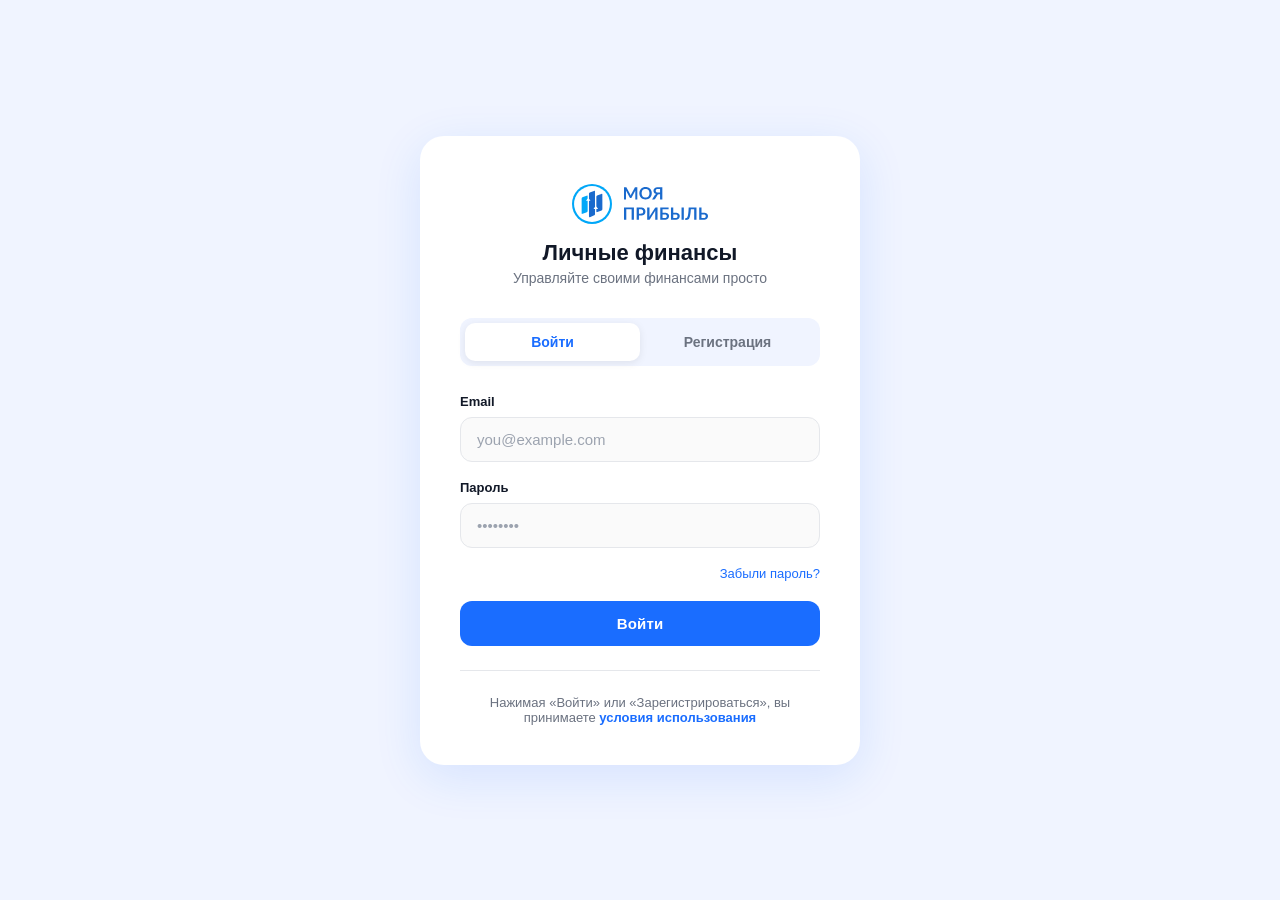
==== commit 5236f22c: "много всего" ====
--- a/frontend/accounts.html
+++ b/frontend/accounts.html
@@ -4,251 +4,12 @@
     <meta charset="UTF-8">
     <meta name="viewport" content="width=device-width, initial-scale=1.0">
     <title>Личные финансы — Счета</title>
+    <style id="sidebar-init-style">.main-content{opacity:0!important;transition:none!important}.sidebar{transition:none!important}</style>
+    <link rel="icon" href="assets/icons/logo.svg" type="image/svg+xml">
+    <link rel="stylesheet" href="css/sidebar.css">
+    <link rel="stylesheet" href="css/common.css">
     <style>
-        *, *::before, *::after {
-            box-sizing: border-box;
-            margin: 0;
-            padding: 0;
-        }
-
-        :root {
-            --primary: #1a6dff;
-            --primary-dark: #1558d6;
-            --primary-light: #eff4ff;
-            --bg-body: #f5f7fb;
-            --bg-card-light: #ffffff;
-            --text-primary: #111827;
-            --text-secondary: #6b7280;
-            --text-muted: #9ca3af;
-            --border: #e5e7eb;
-            --success: #16a34a;
-            --danger: #dc2626;
-            
-            --sidebar-w: 80px;
-            --sidebar-w-expanded: 260px;
-            --header-h: 64px;
-        }
-
-        body {
-            font-family: -apple-system, BlinkMacSystemFont, 'Segoe UI', Roboto, 'Helvetica Neue', Arial, sans-serif;
-            background: var(--bg-body);
-            color: var(--text-primary);
-            min-height: 100vh;
-            display: flex;
-        }
-
-        /* Sidebar */
-        .sidebar {
-            position: fixed;
-            top: 0; left: 0;
-            width: var(--sidebar-w);
-            height: 100vh;
-            background: #ffffff;
-            border-right: 1px solid var(--border);
-            display: flex;
-            flex-direction: column;
-            align-items: center;
-            padding: 16px 12px;
-            z-index: 100;
-            transition: width 0.3s ease, padding 0.3s ease;
-        }
-
-        .sidebar.expanded {
-            width: var(--sidebar-w-expanded);
-            padding: 16px 20px;
-            align-items: flex-start;
-        }
-
-        .sidebar-logo {
-            display: flex;
-            align-items: center;
-            gap: 10px;
-            margin-bottom: 32px;
-            width: 100%;
-            flex-shrink: 0;
-        }
-        .sidebar-logo-icon {
-            width: 40px;
-            height: 40px;
-            background: var(--primary);
-            border-radius: 12px;
-            display: flex;
-            align-items: center;
-            justify-content: center;
-            flex-shrink: 0;
-        }
-        .sidebar-logo-icon svg {
-            width: 24px;
-            height: 24px;
-            fill: none;
-            stroke: #fff;
-            stroke-width: 2;
-            stroke-linecap: round;
-            stroke-linejoin: round;
-        }
-        .sidebar-logo-text {
-            display: none;
-            font-size: 15px;
-            font-weight: 700;
-            color: var(--text-primary);
-            white-space: nowrap;
-        }
-        .sidebar.expanded .sidebar-logo-text { display: block; }
-
-        .sidebar-nav {
-            flex: 1;
-            display: flex;
-            flex-direction: column;
-            gap: 8px;
-            width: 100%;
-        }
-
-        .nav-item {
-            width: 100%; height: 48px;
-            border: none; background: transparent;
-            border-radius: 12px;
-            display: flex; align-items: center; justify-content: center;
-            cursor: pointer;
-            transition: all 0.2s;
-            color: var(--text-secondary);
-            position: relative;
-            gap: 12px;
-            padding: 0 12px;
-        }
-
-        .nav-item:hover { background: var(--primary-light); color: var(--primary); }
-        .nav-item.active { background: var(--primary); color: #fff; }
-        .nav-item svg { width: 22px; height: 22px; }
-
-        .nav-item .nav-tooltip {
-            position: absolute;
-            left: calc(100% + 12px);
-            background: var(--text-primary);
-            color: #fff;
-            padding: 6px 12px;
-            border-radius: 8px;
-            font-size: 13px;
-            font-weight: 500;
-            white-space: nowrap;
-            opacity: 0;
-            pointer-events: none;
-        }
-
-        .nav-item:hover .nav-tooltip { opacity: 1; }
-
-        .sidebar-bottom {
-            display: flex;
-            flex-direction: column;
-            gap: 8px;
-            width: 100%;
-        }
-
-        /* Header */
-        .header {
-            height: var(--header-h);
-            background: #ffffff;
-            border-bottom: 1px solid var(--border);
-            display: flex;
-            align-items: center;
-            justify-content: space-between;
-            padding: 0 32px;
-            position: sticky;
-            top: 0;
-            z-index: 50;
-        }
-
-        .header-left {
-            display: flex;
-            align-items: center;
-            gap: 24px;
-        }
-
-        .header-title {
-            font-size: 20px;
-            font-weight: 700;
-            color: var(--text-primary);
-        }
-
-        .header-nav {
-            display: flex;
-            align-items: center;
-            gap: 8px;
-        }
-
-        .header-nav-item {
-            padding: 8px 16px;
-            border-radius: 8px;
-            font-size: 14px;
-            font-weight: 500;
-            color: var(--text-secondary);
-            text-decoration: none;
-            transition: all 0.2s;
-            background: transparent;
-            border: none;
-            cursor: pointer;
-        }
-
-        .header-nav-item:hover { background: var(--primary-light); color: var(--primary); }
-        .header-nav-item.active { color: var(--primary); background: var(--primary-light); }
-
-        .header-right {
-            display: flex;
-            align-items: center;
-            gap: 16px;
-        }
-
-        .header-icon-btn {
-            width: 40px; height: 40px;
-            border: none; background: transparent;
-            border-radius: 10px;
-            display: flex; align-items: center; justify-content: center;
-            cursor: pointer;
-            color: var(--text-secondary);
-            transition: all 0.2s;
-        }
-
-        .header-icon-btn:hover { background: var(--primary-light); color: var(--primary); }
-        .header-icon-btn svg { width: 20px; height: 20px; }
-
-        .user-menu {
-            display: flex;
-            align-items: center;
-            gap: 12px;
-            padding: 8px 12px;
-            border-radius: 10px;
-            background: var(--bg-body);
-            cursor: pointer;
-            transition: background 0.2s;
-        }
-
-        .user-menu:hover { background: var(--primary-light); }
-
-        .user-avatar {
-            width: 32px; height: 32px;
-            background: var(--primary);
-            border-radius: 50%;
-            display: flex; align-items: center; justify-content: center;
-            font-size: 14px; font-weight: 600; color: #fff;
-        }
-
-        .user-name {
-            font-size: 14px;
-            font-weight: 600;
-            color: var(--text-primary);
-        }
-
-        /* Page */
-        .main-content {
-            margin-left: var(--sidebar-w);
-            flex: 1;
-            min-width: 0;
-        }
-
-        body.sidebar-expanded .main-content {
-            margin-left: var(--sidebar-w-expanded);
-            transition: margin-left 0.3s ease;
-        }
-
+        /* ========== PAGE CONTENT ========== */
         .page {
             padding: 32px;
             max-width: 1400px;
@@ -308,7 +69,10 @@
             color: var(--primary);
         }
 
-        .btn svg { width: 18px; height: 18px; }
+        .btn svg {
+            width: 18px;
+            height: 18px;
+        }
 
         /* Table */
         .table-container {
@@ -346,8 +110,13 @@
             transition: background 0.2s;
         }
 
-        tbody tr:last-child { border-bottom: none; }
-        tbody tr:hover { background: var(--primary-light); }
+        tbody tr:last-child {
+            border-bottom: none;
+        }
+
+        tbody tr:hover {
+            background: var(--primary-light);
+        }
 
         tbody td {
             padding: 18px 20px;
@@ -363,7 +132,8 @@
         }
 
         .td-name-icon {
-            width: 40px; height: 40px;
+            width: 40px;
+            height: 40px;
             background: var(--primary-light);
             border-radius: 10px;
             display: flex;
@@ -372,7 +142,8 @@
         }
 
         .td-name-icon svg {
-            width: 20px; height: 20px;
+            width: 20px;
+            height: 20px;
             color: var(--primary);
         }
 
@@ -400,7 +171,8 @@
         }
 
         .action-btn {
-            width: 34px; height: 34px;
+            width: 34px;
+            height: 34px;
             border: none;
             background: var(--bg-body);
             border-radius: 8px;
@@ -422,7 +194,10 @@
             color: var(--danger);
         }
 
-        .action-btn svg { width: 16px; height: 16px; }
+        .action-btn svg {
+            width: 16px;
+            height: 16px;
+        }
 
         /* Empty State */
         .empty-state {
@@ -432,7 +207,8 @@
         }
 
         .empty-state svg {
-            width: 64px; height: 64px;
+            width: 64px;
+            height: 64px;
             margin-bottom: 16px;
             opacity: 0.5;
         }
@@ -453,11 +229,19 @@
         }
 
         @keyframes shimmer {
-            to { background-position: -200% 0; }
-        }
-
-        .sk-row td { padding: 18px 20px; }
-        .sk { display: block; height: 14px; }
+            to {
+                background-position: -200% 0;
+            }
+        }
+
+        .sk-row td {
+            padding: 18px 20px;
+        }
+
+        .sk {
+            display: block;
+            height: 14px;
+        }
 
         /* Modal */
         .modal-overlay {
@@ -501,19 +285,32 @@
         }
 
         .modal-close {
-            width: 36px; height: 36px;
-            border: none; background: transparent;
+            width: 36px;
+            height: 36px;
+            border: none;
+            background: transparent;
             border-radius: 10px;
-            display: flex; align-items: center; justify-content: center;
+            display: flex;
+            align-items: center;
+            justify-content: center;
             cursor: pointer;
             color: var(--text-secondary);
             transition: all 0.2s;
         }
 
-        .modal-close:hover { background: var(--bg-body); color: var(--text-primary); }
-        .modal-close svg { width: 18px; height: 18px; }
-
-        .modal-body { padding: 24px; }
+        .modal-close:hover {
+            background: var(--bg-body);
+            color: var(--text-primary);
+        }
+
+        .modal-close svg {
+            width: 18px;
+            height: 18px;
+        }
+
+        .modal-body {
+            padding: 24px;
+        }
 
         .form-group {
             display: flex;
@@ -620,10 +417,14 @@
             color: #fff;
         }
 
-        .btn-danger:hover { background: #b91c1c; }
+        .btn-danger:hover {
+            background: #b91c1c;
+        }
 
         /* Initial Balances Modal */
-        .modal-wide { max-width: 720px; }
+        .modal-wide {
+            max-width: 720px;
+        }
 
         .ib-table {
             width: 100%;
@@ -670,173 +471,48 @@
             .sidebar {
                 width: 100%;
                 height: auto;
-                bottom: 0; top: auto;
+                bottom: 0;
+                top: auto;
                 flex-direction: row;
                 padding: 12px;
                 border-right: none;
                 border-top: 1px solid var(--border);
             }
 
-            .main-content { margin-left: 0; margin-bottom: 70px; }
-
-            .header { padding: 0 16px; }
-            .header-nav { display: none; }
-            .page { padding: 16px; }
-            .page-header { flex-direction: column; gap: 12px; align-items: flex-start; }
-            .table-wrapper { overflow-x: scroll; }
-        }
-    
-        .sidebar-toggle {
-            width: 100%;
-            height: 32px;
-            border: none;
-            background: transparent;
-            border-radius: 8px;
-            display: flex;
-            align-items: center;
-            justify-content: center;
-            cursor: pointer;
-            color: var(--text-secondary);
-            transition: all 0.2s;
-            margin-bottom: 16px;
-            padding: 0;
-        }
-        .sidebar-toggle:hover {
-            background: var(--primary-light);
-            color: var(--primary);
-        }
-        .sidebar-toggle svg {
-            width: 20px;
-            height: 20px;
-            transition: transform 0.3s;
-        }
-        .sidebar:not(.expanded) .sidebar-toggle svg {
-            transform: rotate(180deg);
-        }
-        .nav-item-text {
-            display: none;
-            font-size: 14px;
-            font-weight: 500;
-            white-space: nowrap;
-        }
-        .sidebar.expanded .nav-item-text {
-            display: block;
-        }
-        .sidebar:not(.expanded) .nav-item {
-            justify-content: center;
-        }
-        .sidebar.expanded .nav-item {
-            justify-content: flex-start;
-        }
-        .sidebar.expanded .nav-item .nav-tooltip {
-            display: none;
-        }
-        .sidebar:not(.expanded) .nav-item:hover .nav-tooltip {
-            opacity: 1;
-        }
-
+            .main-content {
+                margin-left: 0;
+                margin-bottom: 70px;
+            }
+
+            .header {
+                padding: 0 16px;
+            }
+
+            .header-nav {
+                display: none;
+            }
+
+            .page {
+                padding: 16px;
+            }
+
+            .page-header {
+                flex-direction: column;
+                gap: 12px;
+                align-items: flex-start;
+            }
+
+            .table-wrapper {
+                overflow-x: scroll;
+            }
+        }
     </style>
 </head>
 <body>
 
-<!-- Sidebar -->
-<aside class="sidebar" id="sidebar">
-    <div class="sidebar-logo">
-        <div class="sidebar-logo-icon">
-            <svg viewBox="0 0 24 24">
-                <path d="M8 4v16M8 4h5a4 4 0 0 1 0 8H8M6 12h7M6 16h7"/>
-            </svg>
-        </div>
-        <span class="sidebar-logo-text">МОЯ ПРИБЫЛЬ</span>
-    </div>
-
-    <button class="sidebar-toggle" id="sidebar-toggle" aria-label="Развернуть/свернуть">
-        <svg viewBox="0 0 24 24" fill="none" stroke="currentColor" stroke-width="2">
-            <polyline points="15 18 9 12 15 6"/>
-        </svg>
-    </button>
-
-    <nav class="sidebar-nav">
-        <button class="nav-item" onclick="location.href='dashboard.html'">
-            <svg viewBox="0 0 24 24" fill="currentColor">
-                <path d="M10 20v-6h4v6h5v-8h3L12 3 2 12h3v8z"/>
-            </svg>
-            <span class="nav-item-text">Главная</span>
-            <span class="nav-tooltip">Главная</span>
-        </button>
-        <button class="nav-item" onclick="location.href='operations.html'">
-            <svg viewBox="0 0 24 24" fill="currentColor">
-                <path d="M20 4H4c-1.1 0-2 .9-2 2v12c0 1.1.9 2 2 2h16c1.1 0 2-.9 2-2V6c0-1.1-.9-2-2-2zm0 14H4V6h16v12zM6 10h2v2H6zm0 4h8v2H6zm10 0h2v2h-2zm-6-4h8v2h-8z"/>
-            </svg>
-            <span class="nav-item-text">Операции</span>
-            <span class="nav-tooltip">Операции</span>
-        </button>
-        <button class="nav-item" onclick="location.href='funds.html'">
-            <svg viewBox="0 0 24 24" fill="currentColor">
-                <path d="M11.8 10.9c-2.27-.59-3-1.2-3-2.15 0-1.09 1.01-1.85 2.7-1.85 1.78 0 2.44.85 2.5 2.1h2.21c-.07-1.72-1.12-3.3-3.21-3.81V3h-3v2.16c-1.94.42-3.5 1.68-3.5 3.61 0 2.31 1.91 3.46 4.7 4.13 2.5.6 3 1.48 3 2.41 0 .69-.49 1.79-2.7 1.79-2.06 0-2.87-.92-2.98-2.1h-2.2c.12 2.19 1.76 3.42 3.68 3.83V21h3v-2.15c1.95-.37 3.5-1.5 3.5-3.55 0-2.84-2.43-3.81-4.7-4.4z"/>
-            </svg>
-            <span class="nav-item-text">Фонды</span>
-            <span class="nav-tooltip">Фонды</span>
-        </button>
-        <button class="nav-item active" onclick="location.href='accounts.html'">
-            <svg viewBox="0 0 24 24" fill="currentColor">
-                <path d="M20 4H4c-1.11 0-2 .89-2 2v12c0 1.11.89 2 2 2h16c1.11 0 2-.89 2-2V6c0-1.11-.89-2-2-2zm0 14H4v-6h16v6zm0-10H4V6h16v2z"/>
-            </svg>
-            <span class="nav-item-text">Счета</span>
-            <span class="nav-tooltip">Счета</span>
-        </button>
-    </nav>
-
-    <div class="sidebar-bottom">
-        <button class="nav-item" onclick="location.href='categories.html'">
-            <svg viewBox="0 0 24 24" fill="currentColor">
-                <path d="M18 2H6c-1.1 0-2 .9-2 2v16c0 1.1.9 2 2 2h12c1.1 0 2-.9 2-2V4c0-1.1-.9-2-2-2zm-2 14H8v-2h8v2zm0-4H8v-2h8v2zm0-4H8V6h8v2z"/>
-            </svg>
-            <span class="nav-item-text">Справочники</span>
-            <span class="nav-tooltip">Справочники</span>
-        </button>
-        <button class="nav-item" id="logout-btn">
-            <svg viewBox="0 0 24 24" fill="currentColor">
-                <path d="M17 7l-1.41 1.41L18.17 11H8v2h10.17l-2.58 2.58L17 17l5-5-5-5zM4 5h8V3H4c-1.1 0-2 .9-2 2v14c0 1.1.9 2 2 2h8v-2H4V5z"/>
-            </svg>
-            <span class="nav-item-text">Выйти</span>
-            <span class="nav-tooltip">Выйти</span>
-        </button>
-    </div>
-</aside>
-
 <!-- Main Content -->
 <main class="main-content">
-    <!-- Header -->
-    <header class="header">
-        <div class="header-left">
-            <h1 class="header-title">Счета</h1>
-            <nav class="header-nav">
-                <a href="dashboard.html" class="header-nav-item">Главная</a>
-                <a href="operations.html" class="header-nav-item">Операции</a>
-                <a href="funds.html" class="header-nav-item">Фонды</a>
-                <a href="accounts.html" class="header-nav-item active">Счета</a>
-            </nav>
-        </div>
-        <div class="header-right">
-            <button class="header-icon-btn" aria-label="Поиск">
-                <svg viewBox="0 0 24 24" fill="none" stroke="currentColor" stroke-width="2">
-                    <circle cx="11" cy="11" r="8"/>
-                    <path d="m21 21-4.35-4.35"/>
-                </svg>
-            </button>
-            <button class="header-icon-btn" aria-label="Уведомления">
-                <svg viewBox="0 0 24 24" fill="none" stroke="currentColor" stroke-width="2">
-                    <path d="M18 8A6 6 0 0 0 6 8c0 7-3 9-3 9h18s-3-2-3-9"/>
-                    <path d="M13.73 21a2 2 0 0 1-3.46 0"/>
-                </svg>
-            </button>
-            <div class="user-menu">
-                <div class="user-avatar" id="user-avatar">?</div>
-                <span class="user-name" id="user-name">Загрузка...</span>
-            </div>
-        </div>
-    </header>
+    <!-- Header и sidebar инъектируются через layout.js -->
 
     <!-- Page Content -->
     <div class="page">
@@ -846,7 +522,7 @@
                 <button class="btn btn-secondary" id="initial-balances-btn">
                     <svg viewBox="0 0 24 24" fill="none" stroke="currentColor" stroke-width="2">
                         <line x1="12" y1="1" x2="12" y2="23"/>
-                        <path d="M17 5H9.5a3.5 3.5 0 0 0 0 7h5a3.5 3.5 0 0 1 0 7H6"/>
+                        <path d="M17 5H9.5a3.5 3.5 0 0 0 0 7h5a3.5 3.5 0 0 1 0 7H9"/>
                     </svg>
                     Начальные остатки
                 </button>
@@ -866,28 +542,28 @@
                         <tr>
                             <th>Название</th>
                             <th>Баланс</th>
-                            <th>Дата создания</th>
+                            <th>Дата открытия</th>
                             <th></th>
                         </tr>
                     </thead>
                     <tbody id="accounts-tbody">
-                        <!-- Skeleton -->
+                        <!-- Skeleton rows -->
                         <tr class="sk-row">
-                            <td><span class="skeleton sk" style="width: 150px;"></span></td>
+                            <td><span class="skeleton sk" style="width: 200px;"></span></td>
+                            <td><span class="skeleton sk" style="width: 120px;"></span></td>
                             <td><span class="skeleton sk" style="width: 100px;"></span></td>
-                            <td><span class="skeleton sk" style="width: 120px;"></span></td>
                             <td></td>
                         </tr>
                         <tr class="sk-row">
-                            <td><span class="skeleton sk" style="width: 130px;"></span></td>
+                            <td><span class="skeleton sk" style="width: 180px;"></span></td>
+                            <td><span class="skeleton sk" style="width: 110px;"></span></td>
                             <td><span class="skeleton sk" style="width: 90px;"></span></td>
-                            <td><span class="skeleton sk" style="width: 120px;"></span></td>
                             <td></td>
                         </tr>
                         <tr class="sk-row">
-                            <td><span class="skeleton sk" style="width: 140px;"></span></td>
+                            <td><span class="skeleton sk" style="width: 220px;"></span></td>
+                            <td><span class="skeleton sk" style="width: 130px;"></span></td>
                             <td><span class="skeleton sk" style="width: 100px;"></span></td>
-                            <td><span class="skeleton sk" style="width: 120px;"></span></td>
                             <td></td>
                         </tr>
                     </tbody>
@@ -897,54 +573,12 @@
     </div>
 </main>
 
-<!-- Add/Edit Account Modal -->
+<!-- Add Account Modal -->
 <div class="modal-overlay" id="account-modal">
     <div class="modal">
         <div class="modal-header">
-            <h3 class="modal-title" id="modal-title">Добавить счёт</h3>
-            <button class="modal-close" id="modal-close">
-                <svg viewBox="0 0 24 24" fill="none" stroke="currentColor" stroke-width="2">
-                    <line x1="18" y1="6" x2="6" y2="18"/>
-                    <line x1="6" y1="6" x2="18" y2="18"/>
-                </svg>
-            </button>
-        </div>
-        <form id="account-form">
-            <div class="modal-body">
-                <div class="form-group">
-                    <label for="account-name">Название</label>
-                    <input type="text" id="account-name" placeholder="Например: Тинькофф" maxlength="100" required>
-                    <span class="form-hint">Банковский счёт, карта или наличка</span>
-                    <span class="form-error" id="err-name"></span>
-                </div>
-                <span class="form-error" id="err-global"></span>
-            </div>
-            <div class="modal-footer">
-                <button type="button" class="btn btn-secondary" id="modal-cancel">Отмена</button>
-                <button type="submit" class="btn btn-primary">Добавить</button>
-            </div>
-        </form>
-    </div>
-</div>
-
-<!-- Confirm Delete Modal -->
-<div class="confirm-overlay" id="confirm-modal">
-    <div class="confirm-box">
-        <h3>Удалить счёт?</h3>
-        <p>Это действие нельзя отменить. Все связанные операции будут удалены.</p>
-        <div class="confirm-footer">
-            <button class="btn btn-secondary" id="confirm-cancel">Отмена</button>
-            <button class="btn btn-danger" id="confirm-ok">Удалить</button>
-        </div>
-    </div>
-</div>
-
-<!-- Initial Balances Modal -->
-<div class="modal-overlay" id="ib-modal">
-    <div class="modal modal-wide">
-        <div class="modal-header">
-            <h3 class="modal-title">Начальные остатки</h3>
-            <button class="modal-close" id="ib-modal-close">
+            <h2 class="modal-title">Новый счёт</h2>
+            <button class="modal-close" aria-label="Закрыть">
                 <svg viewBox="0 0 24 24" fill="none" stroke="currentColor" stroke-width="2">
                     <line x1="18" y1="6" x2="6" y2="18"/>
                     <line x1="6" y1="6" x2="18" y2="18"/>
@@ -953,15 +587,44 @@
         </div>
         <div class="modal-body">
             <div class="form-group">
-                <label for="ib-date">Дата остатков</label>
-                <input type="date" id="ib-date" style="max-width: 180px;">
+                <label for="account-name">Название счёта</label>
+                <input type="text" id="account-name" placeholder="Например: Тинькофф" autocomplete="off">
+                <div class="form-hint">Можете указать банк или тип счёта</div>
+                <div class="form-error" id="account-name-error"></div>
             </div>
-            <div class="table-wrapper">
-                <table class="ib-table">
-                    <thead id="ib-thead"></thead>
-                    <tbody id="ib-tbody"></tbody>
-                </table>
-            </div>
+        </div>
+        <div class="modal-footer">
+            <button class="btn btn-secondary" id="account-modal-cancel">Отмена</button>
+            <button class="btn btn-primary" id="account-modal-save">Сохранить</button>
+        </div>
+    </div>
+</div>
+
+<!-- Initial Balances Modal -->
+<div class="modal-overlay" id="initial-balances-modal">
+    <div class="modal modal-wide">
+        <div class="modal-header">
+            <h2 class="modal-title">Начальные остатки</h2>
+            <button class="modal-close" aria-label="Закрыть">
+                <svg viewBox="0 0 24 24" fill="none" stroke="currentColor" stroke-width="2">
+                    <line x1="18" y1="6" x2="6" y2="18"/>
+                    <line x1="6" y1="6" x2="18" y2="18"/>
+                </svg>
+            </button>
+        </div>
+        <div class="modal-body">
+            <p style="color: var(--text-secondary); font-size: 14px; line-height: 1.6;">
+                Введите начальные балансы всех ваших счетов. Это поможет системе правильно рассчитывать общую сумму.
+            </p>
+            <table class="ib-table">
+                <thead>
+                    <tr>
+                        <th>Счёт</th>
+                        <th>Начальный баланс (₽)</th>
+                    </tr>
+                </thead>
+                <tbody id="ib-table-body"></tbody>
+            </table>
         </div>
         <div class="modal-footer">
             <button class="btn btn-secondary" id="ib-modal-cancel">Отмена</button>
@@ -970,34 +633,34 @@
     </div>
 </div>
 
+<!-- Confirm Delete Modal -->
+<div class="confirm-overlay" id="confirm-modal">
+    <div class="confirm-box">
+        <h3>Удалить счёт?</h3>
+        <p>Это действие нельзя отменить. Все связанные операции будут удалены.</p>
+        <div class="confirm-footer">
+            <button class="btn btn-secondary" id="confirm-cancel">Отмена</button>
+            <button class="btn btn-danger" id="confirm-delete">Удалить</button>
+        </div>
+    </div>
+</div>
+
+<script src="js/layout.js"></script>
 <script>
 const API = 'http://127.0.0.1:8000';
 
 // Auth guard
 const token = localStorage.getItem('token') || sessionStorage.getItem('token');
-if (!token) { window.location.href = 'index.html'; }
-
-// Decode JWT
-function parseJwt(t) {
-    try {
-        const payload = t.split('.')[1];
-        const json = atob(payload.replace(/-/g, '+').replace(/_/g, '/'));
-        return JSON.parse(json);
-    } catch { return {}; }
+if (!token) {
+    window.location.href = 'index.html';
 }
 
-const jwt = parseJwt(token);
-const displayName = jwt.name || jwt.email || 'Пользователь';
-document.getElementById('user-name').textContent = displayName;
-document.getElementById('user-avatar').textContent = displayName.charAt(0).toUpperCase();
-
-// Logout
+// Logout (используется в apiFetch при 401)
 function logout() {
     localStorage.removeItem('token');
     sessionStorage.removeItem('token');
     window.location.href = 'index.html';
 }
-document.getElementById('logout-btn').addEventListener('click', logout);
 
 // API fetch
 async function apiFetch(path, options = {}) {
@@ -1009,7 +672,9 @@
             ...(options.headers || {}),
         },
     });
-    if (res.status === 401) { logout(); }
+    if (res.status === 401) {
+        logout();
+    }
     if (!res.ok) {
         const body = await res.json().catch(() => ({}));
         throw new Error(body.detail || 'HTTP ' + res.status);
@@ -1021,14 +686,20 @@
 // Formatters
 function fmt(amount, currency = 'RUB') {
     return new Intl.NumberFormat('ru-RU', {
-        style: 'currency', currency,
-        minimumFractionDigits: 2, maximumFractionDigits: 2,
+        style: 'currency',
+        currency: currency,
+        minimumFractionDigits: 2,
+        maximumFractionDigits: 2,
     }).format(amount);
 }
 
 function fmtDate(iso) {
-    return new Date(iso).toLocaleDateString('ru-RU', {
-        day: '2-digit', month: '2-digit', year: 'numeric',
+    return new Date(iso).toLocaleString('ru-RU', {
+        day: '2-digit',
+        month: '2-digit',
+        year: 'numeric',
+        hour: '2-digit',
+        minute: '2-digit',
     });
 }
 
@@ -1040,149 +711,49 @@
         .replace(/"/g, '&quot;');
 }
 
-// Render accounts
-function renderAccounts(accounts) {
-    const tbody = document.getElementById('accounts-tbody');
-    tbody.innerHTML = '';
-
-    if (!accounts.length) {
-        tbody.innerHTML = `
-            <tr>
-                <td colspan="4">
-                    <div class="empty-state">
-                        <svg viewBox="0 0 24 24" fill="none" stroke="currentColor" stroke-width="1.5">
-                            <rect x="2" y="7" width="20" height="14" rx="2" ry="2"/>
-                            <path d="M16 21V5a2 2 0 0 0-2-2h-4a2 2 0 0 0-2 2v16"/>
-                        </svg>
-                        <h3>Счетов пока нет</h3>
-                        <p>Добавьте первый счёт для учёта средств</p>
-                    </div>
-                </td>
-            </tr>
-        `;
-        return;
-    }
-
-    accounts.forEach(acc => {
-        const tr = document.createElement('tr');
-        tr.innerHTML = `
-            <td>
-                <div class="td-name">
-                    <div class="td-name-icon">
-                        <svg viewBox="0 0 24 24" fill="none" stroke="currentColor" stroke-width="2">
-                            <rect x="2" y="7" width="20" height="14" rx="2" ry="2"/>
-                            <path d="M16 21V5a2 2 0 0 0-2-2h-4a2 2 0 0 0-2 2v16"/>
-                        </svg>
-                    </div>
-                    <span>${escHtml(acc.name)}</span>
-                </div>
-            </td>
-            <td class="td-balance">${fmt(acc.balance)}</td>
-            <td class="td-date">${fmtDate(acc.created_at)}</td>
-            <td class="td-actions">
-                <div class="td-actions-inner">
-                    <button class="action-btn" onclick="editAccount(${acc.id})" aria-label="Редактировать">
-                        <svg viewBox="0 0 24 24" fill="none" stroke="currentColor" stroke-width="2">
-                            <path d="M11 4H4a2 2 0 0 0-2 2v14a2 2 0 0 0 2 2h14a2 2 0 0 0 2-2v-7"/>
-                            <path d="M18.5 2.5a2.121 2.121 0 0 1 3 3L12 15l-4 1 1-4 9.5-9.5z"/>
-                        </svg>
-                    </button>
-                    <button class="action-btn delete" onclick="deleteAccount(${acc.id})" aria-label="Удалить">
-                        <svg viewBox="0 0 24 24" fill="none" stroke="currentColor" stroke-width="2">
-                            <polyline points="3 6 5 6 21 6"/>
-                            <path d="M19 6v14a2 2 0 0 1-2 2H7a2 2 0 0 1-2-2V6m3 0V4a2 2 0 0 1 2-2h4a2 2 0 0 1 2 2v2"/>
-                        </svg>
-                    </button>
-                </div>
-            </td>
-        `;
-        tbody.appendChild(tr);
-    });
+// Modal elements
+const accountModal = document.getElementById('account-modal');
+const initialBalancesModal = document.getElementById('initial-balances-modal');
+const confirmModal = document.getElementById('confirm-modal');
+
+// Open Add Account modal
+document.getElementById('add-account-btn').addEventListener('click', () => {
+    document.getElementById('account-name').value = '';
+    document.getElementById('account-name-error').textContent = '';
+    accountModal.classList.add('open');
+    document.getElementById('account-name').focus();
+});
+
+// Close modals
+function closeAllModals() {
+    accountModal.classList.remove('open');
+    initialBalancesModal.classList.remove('open');
+    confirmModal.classList.remove('open');
 }
 
-// Modal handling
-const accountModal = document.getElementById('account-modal');
-let editingId = null;
-
-function openModal(edit = false) {
-    editingId = edit ? null : null;
-    document.getElementById('modal-title').textContent = edit ? 'Редактировать счёт' : 'Добавить счёт';
-    document.getElementById('account-name').value = '';
-    document.getElementById('err-name').textContent = '';
-    document.getElementById('err-global').textContent = '';
-    accountModal.classList.add('open');
-}
-
-function closeModal() {
-    accountModal.classList.remove('open');
-    editingId = null;
-}
-
-document.getElementById('add-account-btn').addEventListener('click', () => openModal());
-document.getElementById('add-btn').addEventListener('click', () => openModal());
-document.getElementById('modal-close').addEventListener('click', closeModal);
-document.getElementById('modal-cancel').addEventListener('click', closeModal);
+document.getElementById('account-modal-cancel').addEventListener('click', closeAllModals);
+document.getElementById('ib-modal-cancel').addEventListener('click', closeAllModals);
+document.getElementById('confirm-cancel').addEventListener('click', closeAllModals);
+
 accountModal.addEventListener('click', (e) => {
-    if (e.target === accountModal) closeModal();
+    if (e.target === accountModal) closeAllModals();
 });
 
-// Form submit
-document.getElementById('account-form').addEventListener('submit', async (e) => {
-    e.preventDefault();
-    const name = document.getElementById('account-name').value.trim();
-
-    if (!name) {
-        document.getElementById('err-name').textContent = 'Введите название';
-        return;
-    }
-
-    try {
-        if (editingId) {
-            await apiFetch(`/accounts/${editingId}`, {
-                method: 'PUT',
-                body: JSON.stringify({ name }),
-            });
-        } else {
-            await apiFetch('/accounts', {
-                method: 'POST',
-                body: JSON.stringify({ name, balance: 0 }),
-            });
-        }
-        closeModal();
-        loadAccounts();
-    } catch (err) {
-        document.getElementById('err-global').textContent = err.message;
-    }
+initialBalancesModal.addEventListener('click', (e) => {
+    if (e.target === initialBalancesModal) closeAllModals();
 });
 
-// Delete confirmation
-const confirmModal = document.getElementById('confirm-modal');
-let deleteId = null;
-
-function showConfirm(id) {
-    deleteId = id;
-    confirmModal.classList.add('open');
-}
-
-function hideConfirm() {
-    confirmModal.classList.remove('open');
-    deleteId = null;
-}
-
-document.getElementById('confirm-cancel').addEventListener('click', hideConfirm);
 confirmModal.addEventListener('click', (e) => {
-    if (e.target === confirmModal) hideConfirm();
+    if (e.target === confirmModal) closeAllModals();
 });
 
-document.getElementById('confirm-ok').addEventListener('click', async () => {
-    if (!deleteId) return;
-    try {
-        await apiFetch(`/accounts/${deleteId}`, { method: 'DELETE' });
-        hideConfirm();
-        loadAccounts();
-    } catch (err) {
-        alert('Ошибка удаления: ' + err.message);
-    }
+document.addEventListener('keydown', (e) => {
+    if (e.key === 'Escape') closeAllModals();
+});
+
+// Modal close buttons
+document.querySelectorAll('.modal-close').forEach(btn => {
+    btn.addEventListener('click', closeAllModals);
 });
 
 // Load accounts
@@ -1190,105 +761,154 @@
     const tbody = document.getElementById('accounts-tbody');
     try {
         const accounts = await apiFetch('/accounts');
-        renderAccounts(accounts);
-    } catch (err) {
-        tbody.innerHTML = '<tr><td colspan="4" class="empty-state"><h3>Ошибка загрузки</h3></td></tr>';
-    }
-}
-
-// Initial Balances Modal
-const ibModal = document.getElementById('ib-modal');
-
-document.getElementById('initial-balances-btn').addEventListener('click', async () => {
-    document.getElementById('ib-date').valueAsDate = new Date();
-    
-    try {
-        const accounts = await apiFetch('/accounts');
-        const thead = document.getElementById('ib-thead');
-        const tbody = document.getElementById('ib-tbody');
-        
-        thead.innerHTML = '<tr><th>Счёт</th><th>Текущий баланс</th><th>Новый баланс</th></tr>';
         tbody.innerHTML = '';
-        
+
+        if (!accounts.length) {
+            tbody.innerHTML = `
+                <tr>
+                    <td colspan="4" class="empty-state">
+                        <svg viewBox="0 0 24 24" fill="none" stroke="currentColor" stroke-width="1.5">
+                            <rect x="2" y="4" width="20" height="16" rx="2"/>
+                            <path d="M2 8h20"/>
+                        </svg>
+                        <h3>Нет счетов</h3>
+                        <p>Добавьте первый счёт, чтобы начать учёт</p>
+                    </td>
+                </tr>
+            `;
+            return;
+        }
+
         accounts.forEach(acc => {
             const tr = document.createElement('tr');
             tr.innerHTML = `
-                <td>${escHtml(acc.name)}</td>
-                <td>${fmt(acc.balance)}</td>
-                <td><input type="number" data-id="${acc.id}" value="${acc.balance}" step="0.01"></td>
+                <td>
+                    <div class="td-name">
+                        <div class="td-name-icon">
+                            <svg viewBox="0 0 24 24" fill="none" stroke="currentColor" stroke-width="2">
+                                <rect x="2" y="4" width="20" height="16" rx="2"/>
+                                <path d="M2 8h20"/>
+                            </svg>
+                        </div>
+                        <span>${escHtml(acc.name)}</span>
+                    </div>
+                </td>
+                <td class="td-balance">${fmt(acc.balance)}</td>
+                <td class="td-date">${fmtDate(acc.created_at)}</td>
+                <td class="td-actions">
+                    <div class="td-actions-inner">
+                        <button class="action-btn" title="Редактировать" data-id="${acc.id}">
+                            <svg viewBox="0 0 24 24" fill="none" stroke="currentColor" stroke-width="2">
+                                <path d="M11 4H4a2 2 0 0 0-2 2v14a2 2 0 0 0 2 2h14a2 2 0 0 0 2-2v-7"/>
+                                <path d="M18.5 2.5a2.121 2.121 0 0 1 3 3L12 15l-4 1 1-4 9.5-9.5z"/>
+                            </svg>
+                        </button>
+                        <button class="action-btn delete" title="Удалить" data-id="${acc.id}">
+                            <svg viewBox="0 0 24 24" fill="none" stroke="currentColor" stroke-width="2">
+                                <polyline points="3 6 5 6 21 6"/>
+                                <path d="M19 6v14a2 2 0 0 1-2 2H7a2 2 0 0 1-2-2V6m3 0V4a2 2 0 0 1 2-2h4a2 2 0 0 1 2 2v2"/>
+                            </svg>
+                        </button>
+                    </div>
+                </td>
             `;
             tbody.appendChild(tr);
         });
-        
-        ibModal.classList.add('open');
+
+        // Delete handlers
+        tbody.querySelectorAll('.action-btn.delete').forEach(btn => {
+            btn.addEventListener('click', function() {
+                const id = this.dataset.id;
+                // Show confirm modal
+                confirmModal.classList.add('open');
+                document.getElementById('confirm-delete').onclick = async () => {
+                    await apiFetch('/accounts/' + id, { method: 'DELETE' });
+                    closeAllModals();
+                    loadAccounts();
+                };
+            });
+        });
+
     } catch (err) {
-        alert('Ошибка загрузки: ' + err.message);
+        console.error('Error loading accounts:', err);
+        tbody.innerHTML = `<tr><td colspan="4" style="text-align: center; padding: 40px; color: var(--danger);">Ошибка загрузки счетов</td></tr>`;
+    }
+}
+
+// Save account
+document.getElementById('account-modal-save').addEventListener('click', async function() {
+    const name = document.getElementById('account-name').value.trim();
+    const errorEl = document.getElementById('account-name-error');
+
+    if (!name) {
+        errorEl.textContent = 'Введите название счёта';
+        return;
+    }
+
+    try {
+        await apiFetch('/accounts', {
+            method: 'POST',
+            body: JSON.stringify({ name: name }),
+        });
+        closeAllModals();
+        loadAccounts();
+    } catch (err) {
+        errorEl.textContent = 'Ошибка: ' + err.message;
     }
 });
 
-document.getElementById('ib-modal-close').addEventListener('click', () => {
-    ibModal.classList.remove('open');
+// Initial balances
+document.getElementById('initial-balances-btn').addEventListener('click', async function() {
+    try {
+        const accounts = await apiFetch('/accounts');
+        const tbody = document.getElementById('ib-table-body');
+        tbody.innerHTML = '';
+
+        if (!accounts.length) {
+            tbody.innerHTML = `<tr><td colspan="2" style="text-align: center; padding: 20px; color: var(--text-secondary);">Нет счетов для заполнения</td></tr>`;
+        } else {
+            accounts.forEach(acc => {
+                const tr = document.createElement('tr');
+                tr.innerHTML = `
+                    <td>${escHtml(acc.name)}</td>
+                    <td><input type="number" step="0.01" value="${acc.balance}" data-id="${acc.id}"></td>
+                `;
+                tbody.appendChild(tr);
+            });
+        }
+
+        initialBalancesModal.classList.add('open');
+    } catch (err) {
+        alert('Ошибка: ' + err.message);
+    }
 });
 
-document.getElementById('ib-modal-cancel').addEventListener('click', () => {
-    ibModal.classList.remove('open');
-});
-
-ibModal.addEventListener('click', (e) => {
-    if (e.target === ibModal) ibModal.classList.remove('open');
-});
-
-document.getElementById('ib-modal-save').addEventListener('click', async () => {
-    const inputs = document.querySelectorAll('#ib-tbody input');
-    const date = document.getElementById('ib-date').value;
-    
+document.getElementById('ib-modal-save').addEventListener('click', async function() {
+    const inputs = document.querySelectorAll('#ib-table-body input');
+    const updates = [];
+
+    inputs.forEach(input => {
+        const id = input.dataset.id;
+        const balance = parseFloat(input.value);
+        if (id && !isNaN(balance)) {
+            updates.push(apiFetch('/accounts/' + id, {
+                method: 'PATCH',
+                body: JSON.stringify({ balance: balance }),
+            }));
+        }
+    });
+
     try {
-        for (const input of inputs) {
-            const id = input.dataset.id;
-            const balance = parseFloat(input.value);
-            if (!isNaN(balance)) {
-                await apiFetch(`/accounts/${id}`, {
-                    method: 'PUT',
-                    body: JSON.stringify({ balance }),
-                });
-            }
-        }
-        ibModal.classList.remove('open');
+        await Promise.all(updates);
+        closeAllModals();
         loadAccounts();
     } catch (err) {
-        alert('Ошибка сохранения: ' + err.message);
+        alert('Ошибка обновления: ' + err.message);
     }
 });
 
-// Placeholder functions
-function editAccount(id) {
-    console.log('Edit account:', id);
-    // TODO: Load account data and open modal
-}
-
-function deleteAccount(id) {
-    showConfirm(id);
-}
-
-// Init
+// Initialize
 loadAccounts();
-
-    // Sidebar toggle
-    const sidebar = document.getElementById('sidebar');
-    const sidebarToggle = document.getElementById('sidebar-toggle');
-    if (sidebar && sidebarToggle) {
-        const SIDEBAR_STATE_KEY = 'sidebar_expanded';
-        const isExpanded = localStorage.getItem(SIDEBAR_STATE_KEY) === 'true';
-        if (isExpanded) {
-            sidebar.classList.add('expanded');
-            document.body.classList.add('sidebar-expanded');
-        }
-        sidebarToggle.addEventListener('click', () => {
-            sidebar.classList.toggle('expanded');
-            document.body.classList.toggle('sidebar-expanded');
-            localStorage.setItem(SIDEBAR_STATE_KEY, sidebar.classList.contains('expanded'));
-        });
-    }
 </script>
 </body>
 </html>
--- a/frontend/css/sidebar.css
+++ b/frontend/css/sidebar.css
@@ -0,0 +1,315 @@
+/* Sidebar Styles - Shared across all pages */
+/* Pure CSS/JS implementation following design mockups */
+
+:root {
+    /* Colors from mockup */
+    --primary: #1a6dff;
+    --primary-dark: #1558d6;
+    --primary-light: #eff4ff;
+    --primary-bright: #1a6dff;
+    --bg-body: #f5f7fb;
+    --text-primary: #111827;
+    --text-secondary: #6b7280;
+    --text-muted: #9ca3af;
+    --border: #e5e7eb;
+    
+    /* Layout */
+    --sidebar-w: 80px;
+    --sidebar-w-expanded: 260px;
+}
+
+/* ========== SIDEBAR ========== */
+.sidebar {
+    position: fixed;
+    top: 0;
+    left: 0;
+    width: var(--sidebar-w);
+    height: 100vh;
+    background: #ffffff;
+    border-right: 1px solid var(--border);
+    display: flex;
+    flex-direction: column;
+    padding: 0;
+    z-index: 100;
+    transition: width 0.3s ease, padding 0.3s ease;
+    overflow: hidden;
+}
+
+.sidebar.expanded {
+    width: var(--sidebar-w-expanded);
+}
+
+/* Inner wrapper for padding */
+.sidebar-inner {
+    display: flex;
+    flex-direction: column;
+    height: 100%;
+    width: 100%;
+    padding: 16px 12px;
+    overflow: hidden;
+}
+
+.sidebar.expanded .sidebar-inner {
+    padding: 16px 20px;
+}
+
+/* Wrapper for scrollable content (logo + nav) */
+.sidebar-content {
+    display: flex;
+    flex-direction: column;
+    flex: 1 1 auto;
+    overflow-y: auto;
+    min-height: 0;
+}
+
+/* Скроллбар не нужен в свёрнутом состоянии */
+.sidebar:not(.expanded) .sidebar-content {
+    overflow: hidden;
+}
+
+/* ========== BOTTOM SECTION ========== */
+/* Fixed at bottom of sidebar */
+.sidebar-bottom {
+    display: flex;
+    flex-direction: column;
+    gap: 12px;
+    width: 100%;
+    padding-top: 16px;
+    border-top: 1px solid var(--border);
+    flex-shrink: 0;
+}
+
+/* ========== COLLAPSE ARROW ========== */
+/* Fixed position - aligned to LEFT edge under logo */
+.sidebar-header {
+    display: flex;
+    align-items: center;
+    justify-content: flex-start;
+    width: 100%;
+    margin-bottom: 24px;
+    height: 40px;
+    flex-shrink: 0;
+}
+
+.sidebar-toggle {
+    width: 32px;
+    height: 32px;
+    border: none;
+    background: transparent;
+    border-radius: 8px;
+    display: flex;
+    align-items: center;
+    justify-content: center;
+    cursor: pointer;
+    color: var(--text-secondary);
+    transition: all 0.2s;
+    padding: 0;
+    flex-shrink: 0;
+    margin-left: 0;
+}
+
+.sidebar-toggle:hover {
+    background: var(--primary-light);
+    color: var(--primary);
+}
+
+.sidebar-toggle svg,
+.sidebar-toggle img {
+    width: 12px;
+    height: 12px;
+    transition: transform 0.3s;
+}
+
+.sidebar.expanded .sidebar-toggle svg,
+.sidebar.expanded .sidebar-toggle img {
+    transform: rotate(180deg);
+}
+
+/* ========== LOGO ========== */
+/* Full logo with icon and text "МОЯ ПРИБЫЛЬ" */
+.sidebar-logo {
+    display: flex;
+    align-items: center;
+    gap: 12px;
+    width: 100%;
+    padding: 0 4px;
+    margin-bottom: 24px;
+    height: 40px;
+    flex-shrink: 0;
+}
+
+.sidebar-logo-icon {
+    width: 40px;
+    height: 40px;
+    flex-shrink: 0;
+}
+
+.sidebar-logo-icon svg,
+.sidebar-logo-icon img {
+    width: 100%;
+    height: 100%;
+}
+
+.sidebar-logo-text {
+    display: none;
+    width: 84px;
+    height: 33px;
+    flex-shrink: 0;
+}
+
+.sidebar.expanded .sidebar-logo-text {
+    display: inline-block;
+}
+
+/* ========== NAVIGATION ========== */
+.sidebar-nav {
+    flex: 1 0 auto;
+    display: flex;
+    flex-direction: column;
+    gap: 12px;
+    width: 100%;
+}
+
+.nav-item {
+    width: 100%;
+    height: 52px;
+    border: none;
+    background: transparent;
+    border-radius: 12px;
+    display: flex;
+    align-items: center;
+    cursor: pointer;
+    transition: all 0.2s ease;
+    color: var(--text-secondary);
+    position: relative;
+    gap: 12px;
+    padding: 0 14px;
+    text-decoration: none;
+}
+
+.sidebar:not(.expanded) .nav-item {
+    justify-content: center;
+    padding: 0;
+}
+
+.sidebar.expanded .nav-item {
+    justify-content: flex-start;
+}
+
+.nav-item:hover {
+    background: var(--primary-light);
+    color: var(--primary);
+}
+
+/* Active state: only icon container has blue background */
+.nav-item.active {
+    background: transparent;
+    color: var(--text-primary);
+}
+
+.nav-item-icon {
+    width: 40px;
+    height: 40px;
+    border-radius: 10px;
+    display: flex;
+    align-items: center;
+    justify-content: center;
+    flex-shrink: 0;
+    transition: all 0.2s;
+}
+
+.nav-item-icon svg,
+.nav-item-icon img {
+    width: 22px;
+    height: 22px;
+    transition: all 0.2s;
+}
+
+/* Hover state: change icon color */
+.nav-item:hover .nav-item-icon svg {
+    fill: var(--primary);
+}
+
+.nav-item:hover .nav-item-icon img {
+    filter: none;
+}
+
+/* Active state: icon container gets bright blue background and white icon */
+/* These rules come AFTER hover rules to take precedence */
+.nav-item.active .nav-item-icon {
+    background-color: var(--primary-bright);
+}
+
+/* Active state: make icon white using filter for img elements */
+.nav-item.active .nav-item-icon svg {
+    fill: #ffffff;
+}
+
+.nav-item.active .nav-item-icon img {
+    filter: brightness(0) invert(1);
+}
+
+/* Active + Hover: keep white icon on hover */
+.nav-item.active:hover .nav-item-icon svg {
+    fill: #ffffff;
+}
+
+.nav-item.active:hover .nav-item-icon img {
+    filter: brightness(0) invert(1);
+}
+
+.nav-item-text {
+    display: none;
+    font-size: 14px;
+    font-weight: 500;
+    white-space: nowrap;
+    color: var(--text-primary);
+}
+
+.sidebar.expanded .nav-item-text {
+    display: block;
+}
+
+/* Tooltip for collapsed state */
+.nav-item .nav-tooltip {
+    position: absolute;
+    left: calc(100% + 12px);
+    background: var(--text-primary);
+    color: #fff;
+    padding: 6px 12px;
+    border-radius: 8px;
+    font-size: 13px;
+    font-weight: 500;
+    white-space: nowrap;
+    opacity: 0;
+    pointer-events: none;
+    transition: opacity 0.2s;
+    z-index: 101;
+}
+
+.sidebar.expanded .nav-item .nav-tooltip {
+    display: none;
+}
+
+.sidebar:not(.expanded) .nav-item:hover .nav-tooltip {
+    opacity: 1;
+}
+
+/* Divider for menu sections */
+.sidebar-divider {
+    height: 1px;
+    background: var(--border);
+    margin: 8px 0;
+}
+
+/* ========== MAIN CONTENT ========== */
+.main-content {
+    margin-left: var(--sidebar-w);
+    flex: 1;
+    min-width: 0;
+    transition: margin-left 0.3s ease;
+}
+
+body.sidebar-expanded .main-content {
+    margin-left: var(--sidebar-w-expanded);
+}
--- a/frontend/css/common.css
+++ b/frontend/css/common.css
@@ -0,0 +1,166 @@
+/* Общие стили — подключаются на всех страницах приложения */
+
+*, *::before, *::after {
+    box-sizing: border-box;
+    margin: 0;
+    padding: 0;
+}
+
+:root {
+    --primary: #1a6dff;
+    --primary-dark: #1558d6;
+    --primary-light: #eff4ff;
+    --bg-body: #f5f7fb;
+    --bg-card-dark: #1e293b;
+    --bg-card-light: #ffffff;
+    --text-primary: #111827;
+    --text-secondary: #6b7280;
+    --text-muted: #9ca3af;
+    --border: #e5e7eb;
+    --success: #16a34a;
+    --danger: #dc2626;
+    --warning: #f59e0b;
+
+    --header-h: 64px;
+}
+
+body {
+    font-family: -apple-system, BlinkMacSystemFont, 'Segoe UI', Roboto, 'Helvetica Neue', Arial, sans-serif;
+    background: var(--bg-body);
+    color: var(--text-primary);
+    min-height: 100vh;
+    display: flex;
+}
+
+/* ========== MAIN CONTENT ========== */
+.main-content {
+    margin-left: var(--sidebar-w);
+    flex: 1;
+    min-width: 0;
+    transition: margin-left 0.3s ease;
+}
+
+body.sidebar-expanded .main-content {
+    margin-left: var(--sidebar-w-expanded);
+}
+
+/* ========== HEADER ========== */
+.header {
+    height: var(--header-h);
+    background: #ffffff;
+    border-bottom: 1px solid var(--border);
+    display: flex;
+    align-items: center;
+    justify-content: space-between;
+    padding: 0 32px;
+    position: sticky;
+    top: 0;
+    z-index: 50;
+}
+
+.header-left {
+    display: flex;
+    align-items: center;
+    gap: 24px;
+}
+
+.header-title {
+    font-size: 22px;
+    font-weight: 700;
+    color: var(--text-primary);
+    letter-spacing: -0.02em;
+}
+
+.header-nav {
+    display: flex;
+    align-items: center;
+    gap: 8px;
+    margin-top: 4px;
+}
+
+.header-nav-item {
+    padding: 8px 16px;
+    border-radius: 8px;
+    font-size: 14px;
+    font-weight: 500;
+    color: var(--text-secondary);
+    text-decoration: none;
+    transition: all 0.2s;
+    background: transparent;
+    border: none;
+    cursor: pointer;
+}
+
+.header-nav-item:hover {
+    background: var(--primary-light);
+    color: var(--primary);
+}
+
+.header-nav-item.active {
+    color: var(--primary);
+    background: var(--primary-light);
+}
+
+.header-right {
+    display: flex;
+    align-items: center;
+    gap: 16px;
+}
+
+.header-icon-btn {
+    width: 40px;
+    height: 40px;
+    border: none;
+    background: transparent;
+    border-radius: 10px;
+    display: flex;
+    align-items: center;
+    justify-content: center;
+    cursor: pointer;
+    color: var(--text-secondary);
+    transition: all 0.2s;
+}
+
+.header-icon-btn:hover {
+    background: var(--primary-light);
+    color: var(--primary);
+}
+
+.header-icon-btn svg {
+    width: 20px;
+    height: 20px;
+}
+
+.user-menu {
+    display: flex;
+    align-items: center;
+    gap: 12px;
+    padding: 8px 12px;
+    border-radius: 10px;
+    background: var(--bg-body);
+    cursor: pointer;
+    transition: background 0.2s;
+}
+
+.user-menu:hover {
+    background: var(--primary-light);
+}
+
+.user-avatar {
+    width: 32px;
+    height: 32px;
+    background: var(--primary);
+    border-radius: 50%;
+    display: flex;
+    align-items: center;
+    justify-content: center;
+    font-size: 14px;
+    font-weight: 600;
+    color: #fff;
+}
+
+.user-name {
+    font-size: 14px;
+    font-weight: 600;
+    color: var(--text-primary);
+}
